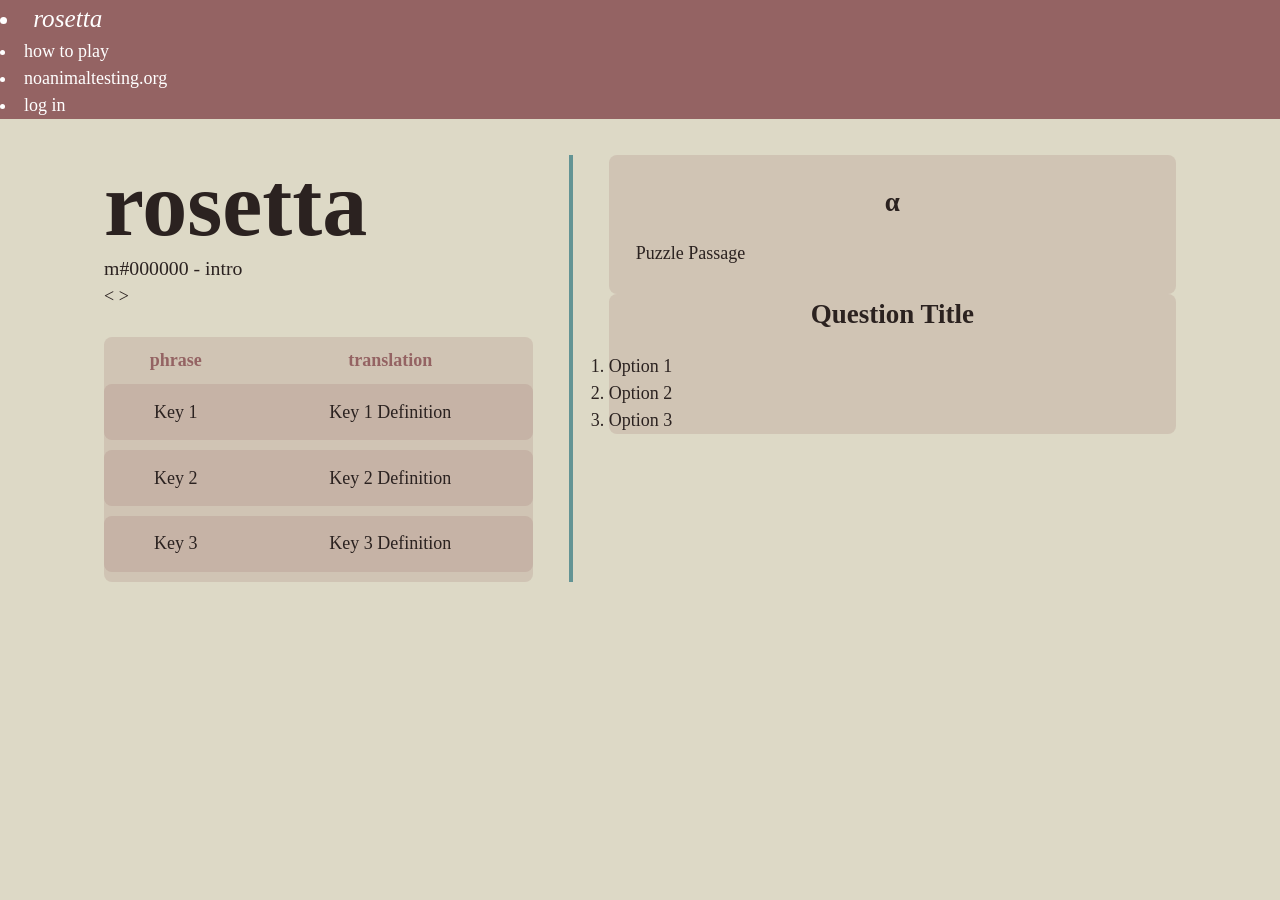
==== index.html @ f06d6eb3 "fix json implementation" ====
<!DOCTYPE html>
<html lang="en">
<head>
    <meta charset="UTF-8">
    <meta name="viewport" content="width=device-width, initial-scale=1.0">
    <link rel="stylesheet" href="styles.css">
    <title>Rosetta - Sound it out</title>
</head>
<body>
<div id="body">
<menu id="nav">
    <li class="title"><em><a href="index.html">rosetta</a></em></li>
    <li><a href="how-to-play.html">how to play</a></li>
    <li><a href="https://noanimaltesting.org">noanimaltesting.org</a></li>
    <li class="login"><a href="login.html">log in</a></li>
</menu>
<div id="main">
    <div class="container">
        <div class="left">
            <div class="title-box">
                <div>
                    <div class="title" class="rounded">
                        <h1 id="g">rosetta</h1>
                        <h2 id="puzzle-id">x#000000 - intro</h2>
                    </div>
                    <div class="arrows">
                        <button id="leftArrow" onclick="leftArrow()">&lt;</button>
                        <button id="rightArrow" onclick="rightArrow()">&gt;</button>
                    </div>
                </div>
            </div>
            <table id="key" class="rounded">
                <tr>
                    <th>phrase</th>
                    <th>translation</th>
                </tr>
            </table>
        </div>
        <div class="divisor"></div>
        <div class="right">
            <div class="passage rounded">
                <h3 id="puzzle-title">title</h3>
                <div id="puzzle-passage">
                    <p>passage</p>
                </div>
            </div>
            <div class="question rounded">
                <h3 id="question-title">Question title goes here?</h3>
                <ol id="question-list"></ol>
            </div>
        </div>
    </div>
</div>
</div>    
</body>
<script type="module" src="script.js"></script>
</html>
---- styles.css ----
:root {
    --main-color: #946363;
    --main-color-transparent: rgb(148 99 99 / 18%);
    --secondary-color: #ddd9c6;
    --tertiary-color: #639494;
    --ink: #2b2220;
    --good: #2f6b4f;
    --bad: #8a3030;
}

* { box-sizing: border-box; margin: 0; padding: 0; }
html { font-size: 18px; }
body {
    font-family: Georgia, 'Times New Roman', serif;
    color: var(--ink);
    background: var(--secondary-color);
    line-height: 1.5;
    min-height: 100vh;
}
a { color: inherit; text-decoration: none; }
a:hover, a:focus-visible { text-decoration: underline; }
:focus-visible { outline: 3px solid var(--tertiary-color); outline-offset: 2px; }
ul { list-style: none; }
button { font: inherit; cursor: pointer; color: inherit; border: 0; background: none; }
button:disabled { opacity: 0.3; cursor: default; }

h1 { font-size: clamp(2.5rem, 8vw, 5rem); line-height: 1.1; }
h2 { font-size: 1.1rem; font-weight: 500; }
h3 { font-size: 1.5rem; text-align: center; margin-bottom: 1rem; }

#nav { background: var(--main-color); color: #fff; }
#nav ul { display: flex; flex-wrap: wrap; align-items: center; gap: 1rem 2.5rem; padding: 1rem 5vw; }
#nav .title { font-size: 1.4rem; margin-right: auto; }

.container { display: flex; gap: 2rem; max-width: 1200px; margin: 0 auto; padding: 2rem 5vw; }
.left { flex: 0 0 40%; }
.right { flex: 1; min-width: 0; }
.divisor { width: 4px; background: var(--tertiary-color); flex-shrink: 0; }
.rounded { background: var(--main-color-transparent); border-radius: 8px; }

.title-box { margin-bottom: 1.5rem; }
.tagline { font-style: italic; margin-bottom: 1rem; }
.daybar { display: flex; align-items: center; gap: 1rem; }
.daybar button { font-size: 2rem; padding: 0 0.6rem; border-radius: 6px; }
.daybar button:hover:not(:disabled) { background: var(--main-color-transparent); }
.intro { margin-bottom: 1rem; text-transform: uppercase; letter-spacing: 0.08em; font-size: 0.8rem; }

table { border-collapse: separate; border-spacing: 0 10px; width: 100%; }
th { color: var(--main-color); text-align: center; }
td { padding: 0.8rem 1rem; text-align: center; background: var(--main-color-transparent); }
td:first-child { border-radius: 8px 0 0 8px; }
td:last-child { border-radius: 0 8px 8px 0; }

.convo { display: flex; flex-direction: column; gap: 0.6rem; }
.bubble { padding: 0.7rem 1rem; border-radius: 14px; max-width: 85%; background: var(--main-color-transparent); }
.bubble.them { align-self: flex-end; background: rgb(99 148 148 / 25%); }

.passage { padding: 1.5rem; }
fieldset { border: 0; }
legend { font-size: 1.15rem; margin-bottom: 1rem; }
.choice {
    display: flex; gap: 0.8rem; align-items: center;
    padding: 0.8rem 1rem; margin-bottom: 0.6rem;
    border: 2px solid transparent; border-radius: 8px;
    background: rgb(255 255 255 / 40%); cursor: pointer;
}
.choice:hover { border-color: var(--tertiary-color); }
.choice:has(input:checked) { border-color: var(--main-color); background: rgb(255 255 255 / 70%); }
fieldset:disabled .choice { cursor: default; }
fieldset:disabled .choice:hover { border-color: transparent; }
fieldset:disabled .choice:has(input:checked) { border-color: var(--good); }
.check {
    margin-top: 0.5rem; padding: 0.6rem 1.4rem; border-radius: 8px;
    background: var(--main-color); color: #fff;
}
.check:hover { filter: brightness(1.1); }

#feedback { margin-top: 1rem; }
#feedback.good, #feedback.bad { padding: 0.9rem 1rem; border-radius: 8px; border-left: 5px solid; background: rgb(255 255 255 / 55%); }
#feedback.good { border-color: var(--good); }
#feedback.bad { border-color: var(--bad); }
.takeaway { margin-top: 0.5rem; font-style: italic; }

.meta { display: flex; flex-wrap: wrap; gap: 1rem; align-items: center; margin-top: 1rem; font-size: 0.9rem; }
.link { text-decoration: underline; color: var(--main-color); }

.how-to-play .container { flex-direction: column; align-items: center; }
.how-to-play .content { max-width: 40rem; }
.how-to-play .content > * { margin-bottom: 1.2rem; }
.how-to-play h2 { font-size: 1.4rem; margin-bottom: 0.3rem; }
.how-to-play .example { margin-bottom: 1.2rem; }

@media (max-width: 800px) {
    .container { flex-direction: column; }
    .left { flex: none; }
    .divisor { width: 100%; height: 4px; }
}

@media (prefers-reduced-motion: no-preference) {
    .choice, .check { transition: border-color 0.15s, background 0.15s, filter 0.15s; }
}
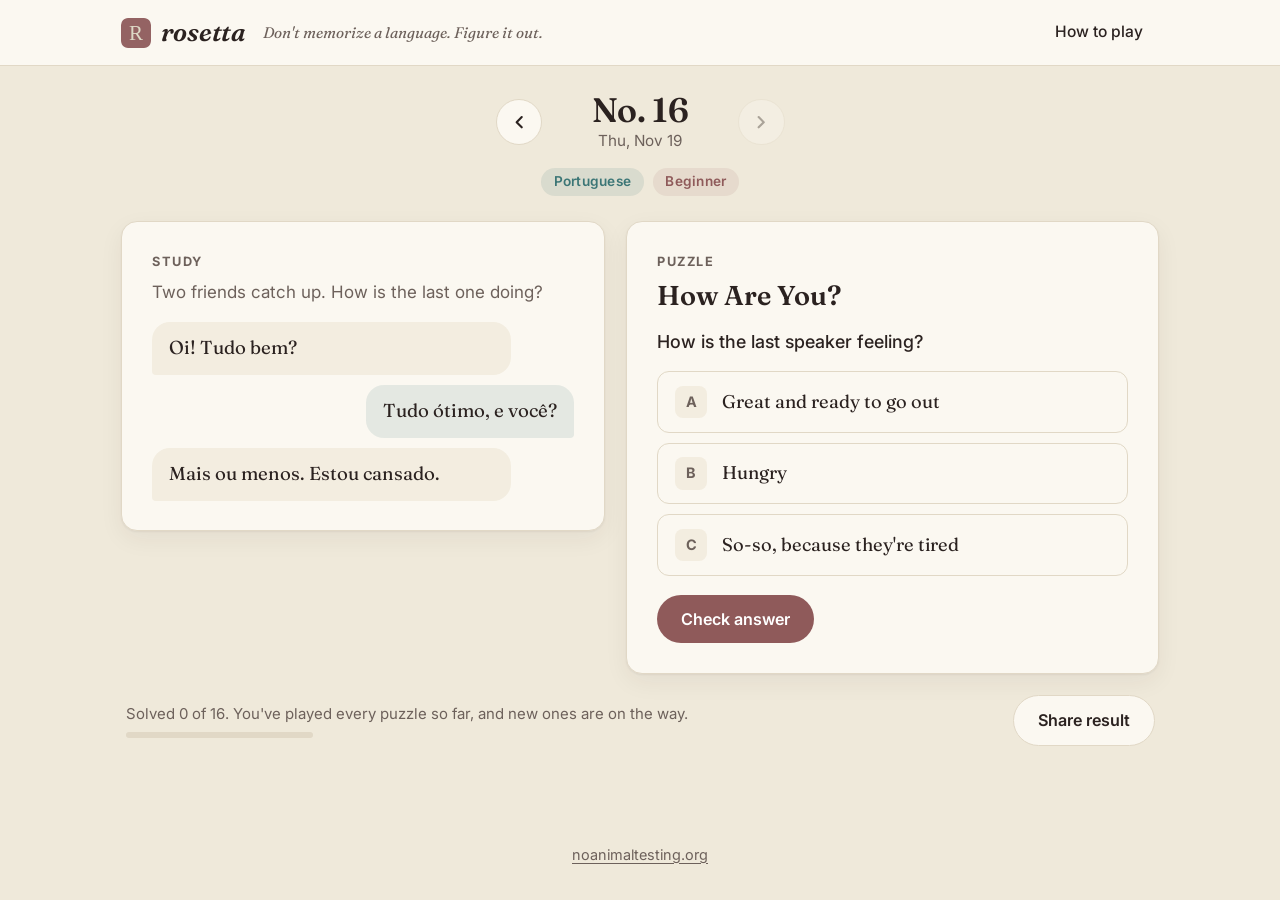
==== commit 0a908141: "Redesign the game and how-to-play pages - New look: Fraunces for headings and foreign phrases, Inter" ====
--- a/index.html
+++ b/index.html
@@ -3,55 +3,75 @@
 <head>
     <meta charset="UTF-8">
     <meta name="viewport" content="width=device-width, initial-scale=1.0">
+    <meta name="description" content="Rosetta: don't memorize a language, figure it out. A daily language puzzle built on deduction and real conversation.">
+    <meta name="theme-color" content="#fbf8f1" media="(prefers-color-scheme: light)">
+    <meta name="theme-color" content="#262120" media="(prefers-color-scheme: dark)">
+    <link rel="icon" href="favicon.svg" type="image/svg+xml">
+    <link rel="preconnect" href="https://fonts.googleapis.com">
+    <link rel="preconnect" href="https://fonts.gstatic.com" crossorigin>
+    <link rel="stylesheet" href="https://fonts.googleapis.com/css2?family=Fraunces:ital,opsz,wght@0,9..144,400..700;1,9..144,400..700&family=Inter:wght@400;500;600;700&display=swap">
     <link rel="stylesheet" href="styles.css">
-    <title>Rosetta - Sound it out</title>
+    <title>Rosetta - Don't memorize a language. Figure it out.</title>
 </head>
 <body>
-<div id="body">
-<menu id="nav">
-    <li class="title"><em><a href="index.html">rosetta</a></em></li>
-    <li><a href="how-to-play.html">how to play</a></li>
-    <li><a href="https://noanimaltesting.org">noanimaltesting.org</a></li>
-    <li class="login"><a href="login.html">log in</a></li>
-</menu>
-<div id="main">
-    <div class="container">
-        <div class="left">
-            <div class="title-box">
-                <div>
-                    <div class="title" class="rounded">
-                        <h1 id="g">rosetta</h1>
-                        <h2 id="puzzle-id">x#000000 - intro</h2>
-                    </div>
-                    <div class="arrows">
-                        <button id="leftArrow" onclick="leftArrow()">&lt;</button>
-                        <button id="rightArrow" onclick="rightArrow()">&gt;</button>
-                    </div>
-                </div>
-            </div>
-            <table id="key" class="rounded">
-                <tr>
-                    <th>phrase</th>
-                    <th>translation</th>
-                </tr>
-            </table>
+<a class="skip" href="#main">Skip to the puzzle</a>
+<header class="site-header">
+    <div class="bar">
+        <a class="brand" href="index.html" aria-label="Rosetta, today's puzzle">
+            <img src="favicon.svg" alt="" width="30" height="30">
+            <span>rosetta</span>
+        </a>
+        <p class="tagline">Don't memorize a language. Figure it out.</p>
+        <nav aria-label="Main">
+            <a href="how-to-play.html">How to play</a>
+        </nav>
+    </div>
+</header>
+<main id="main" class="game">
+    <h1 class="sr-only">Rosetta daily puzzle</h1>
+    <div class="dayline">
+        <button id="prev" type="button" class="icon-btn" aria-label="Previous puzzle">
+            <svg viewBox="0 0 24 24" fill="none" stroke="currentColor" stroke-width="2.5" stroke-linecap="round" stroke-linejoin="round" aria-hidden="true"><path d="M15 18l-6-6 6-6"/></svg>
+        </button>
+        <div class="day-info" aria-live="polite">
+            <p id="day" class="day-no"></p>
+            <p id="date" class="date"></p>
         </div>
-        <div class="divisor"></div>
-        <div class="right">
-            <div class="passage rounded">
-                <h3 id="puzzle-title">title</h3>
-                <div id="puzzle-passage">
-                    <p>passage</p>
-                </div>
-            </div>
-            <div class="question rounded">
-                <h3 id="question-title">Question title goes here?</h3>
-                <ol id="question-list"></ol>
-            </div>
+        <button id="next" type="button" class="icon-btn" aria-label="Next puzzle">
+            <svg viewBox="0 0 24 24" fill="none" stroke="currentColor" stroke-width="2.5" stroke-linecap="round" stroke-linejoin="round" aria-hidden="true"><path d="M9 18l6-6-6-6"/></svg>
+        </button>
+    </div>
+    <div class="chips">
+        <span id="language" class="chip"></span>
+        <span id="level" class="chip level"></span>
+    </div>
+    <div class="board">
+        <section class="card" aria-labelledby="study-heading">
+            <h2 id="study-heading" class="eyebrow">Study</h2>
+            <p id="intro" class="intro"></p>
+            <div id="study"></div>
+        </section>
+        <section class="card quiz-card" aria-labelledby="puzzle-title">
+            <h2 class="eyebrow">Puzzle</h2>
+            <h3 id="puzzle-title"></h3>
+            <form id="quiz"></form>
+            <div id="feedback" aria-live="polite"></div>
+        </section>
+    </div>
+    <div class="meta">
+        <div class="progress">
+            <span id="history"></span>
+            <span class="track" aria-hidden="true"><span id="history-fill" class="fill"></span></span>
         </div>
+        <button id="share" type="button" class="btn btn-ghost">Share result</button>
     </div>
-</div>
-</div>    
+    <noscript><p class="card">Rosetta needs JavaScript to run the puzzles.</p></noscript>
+</main>
+<footer class="site-footer">
+    <a href="https://noanimaltesting.org">noanimaltesting.org</a>
+</footer>
+<p id="toast" class="toast" role="status" aria-live="polite"></p>
+<script src="puzzles.js"></script>
+<script src="script.js"></script>
 </body>
-<script type="module" src="script.js"></script>
-</html>+</html>
--- a/styles.css
+++ b/styles.css
@@ -1,101 +1,290 @@
 :root {
-    --main-color: #946363;
-    --main-color-transparent: rgb(148 99 99 / 18%);
-    --secondary-color: #ddd9c6;
-    --tertiary-color: #639494;
+    --bg: #efe9da;
+    --surface: #fbf8f1;
+    --surface-2: #f3ede0;
+    --line: #e1d8c6;
     --ink: #2b2220;
-    --good: #2f6b4f;
-    --bad: #8a3030;
-}
-
+    --muted: #6d615b;
+    --primary: #8f5a5a;
+    --primary-ink: #fff;
+    --primary-tint: rgb(143 90 90 / 10%);
+    --accent: #3c7676;
+    --accent-tint: rgb(60 118 118 / 12%);
+    --good: #2d6a4d;
+    --good-bg: #e2eee6;
+    --bad: #9a3a3a;
+    --bad-bg: #f6e3df;
+    --shadow: 0 1px 2px rgb(43 34 32 / 6%), 0 8px 24px rgb(43 34 32 / 6%);
+    --radius: 16px;
+    --serif: "Fraunces", Georgia, "Times New Roman", serif;
+    --sans: "Inter", system-ui, -apple-system, "Segoe UI", sans-serif;
+    color-scheme: light;
+}
+
+@media (prefers-color-scheme: dark) {
+    :root {
+        --bg: #1c1817;
+        --surface: #262120;
+        --surface-2: #2f2927;
+        --line: #3c3432;
+        --ink: #f1ebe3;
+        --muted: #b3a79f;
+        --primary: #d09a9a;
+        --primary-ink: #1c1817;
+        --primary-tint: rgb(208 154 154 / 14%);
+        --accent: #86c0c0;
+        --accent-tint: rgb(134 192 192 / 14%);
+        --good: #86cba5;
+        --good-bg: rgb(134 203 165 / 13%);
+        --bad: #eba198;
+        --bad-bg: rgb(235 161 152 / 13%);
+        --shadow: 0 1px 2px rgb(0 0 0 / 30%), 0 8px 24px rgb(0 0 0 / 25%);
+        color-scheme: dark;
+    }
+}
+
+/* Base */
 * { box-sizing: border-box; margin: 0; padding: 0; }
-html { font-size: 18px; }
+html { font-size: 17px; -webkit-text-size-adjust: 100%; }
 body {
-    font-family: Georgia, 'Times New Roman', serif;
+    font-family: var(--sans);
     color: var(--ink);
-    background: var(--secondary-color);
-    line-height: 1.5;
+    background: var(--bg);
+    line-height: 1.55;
     min-height: 100vh;
-}
-a { color: inherit; text-decoration: none; }
-a:hover, a:focus-visible { text-decoration: underline; }
-:focus-visible { outline: 3px solid var(--tertiary-color); outline-offset: 2px; }
-ul { list-style: none; }
-button { font: inherit; cursor: pointer; color: inherit; border: 0; background: none; }
-button:disabled { opacity: 0.3; cursor: default; }
-
-h1 { font-size: clamp(2.5rem, 8vw, 5rem); line-height: 1.1; }
-h2 { font-size: 1.1rem; font-weight: 500; }
-h3 { font-size: 1.5rem; text-align: center; margin-bottom: 1rem; }
-
-#nav { background: var(--main-color); color: #fff; }
-#nav ul { display: flex; flex-wrap: wrap; align-items: center; gap: 1rem 2.5rem; padding: 1rem 5vw; }
-#nav .title { font-size: 1.4rem; margin-right: auto; }
-
-.container { display: flex; gap: 2rem; max-width: 1200px; margin: 0 auto; padding: 2rem 5vw; }
-.left { flex: 0 0 40%; }
-.right { flex: 1; min-width: 0; }
-.divisor { width: 4px; background: var(--tertiary-color); flex-shrink: 0; }
-.rounded { background: var(--main-color-transparent); border-radius: 8px; }
-
-.title-box { margin-bottom: 1.5rem; }
-.tagline { font-style: italic; margin-bottom: 1rem; }
-.daybar { display: flex; align-items: center; gap: 1rem; }
-.daybar button { font-size: 2rem; padding: 0 0.6rem; border-radius: 6px; }
-.daybar button:hover:not(:disabled) { background: var(--main-color-transparent); }
-.intro { margin-bottom: 1rem; text-transform: uppercase; letter-spacing: 0.08em; font-size: 0.8rem; }
-
-table { border-collapse: separate; border-spacing: 0 10px; width: 100%; }
-th { color: var(--main-color); text-align: center; }
-td { padding: 0.8rem 1rem; text-align: center; background: var(--main-color-transparent); }
-td:first-child { border-radius: 8px 0 0 8px; }
-td:last-child { border-radius: 0 8px 8px 0; }
+    display: flex;
+    flex-direction: column;
+}
+a { color: inherit; }
+button { font: inherit; color: inherit; cursor: pointer; border: 0; background: none; }
+button:disabled { cursor: default; }
+:focus-visible { outline: 3px solid var(--accent); outline-offset: 2px; border-radius: 6px; }
+ul, ol { list-style: none; }
+[hidden] { display: none !important; }
+
+.sr-only {
+    position: absolute; width: 1px; height: 1px; overflow: hidden;
+    clip: rect(0 0 0 0); clip-path: inset(50%); white-space: nowrap;
+}
+.skip {
+    position: absolute; left: 1rem; top: -3rem; z-index: 10;
+    padding: 0.5rem 1rem; border-radius: 8px;
+    background: var(--ink); color: var(--bg); text-decoration: none;
+}
+.skip:focus { top: 1rem; }
+
+/* Header and footer */
+.site-header { background: var(--surface); border-bottom: 1px solid var(--line); }
+.site-header .bar {
+    display: flex; align-items: center; gap: 1rem;
+    max-width: 1080px; margin: 0 auto; padding: 0.75rem 1.25rem;
+}
+.brand { display: flex; align-items: center; gap: 0.55rem; text-decoration: none; }
+.brand img { display: block; border-radius: 7px; }
+.brand span { font-family: var(--serif); font-style: italic; font-size: 1.5rem; font-weight: 600; letter-spacing: -0.01em; }
+.tagline { color: var(--muted); font-size: 0.9rem; font-family: var(--serif); font-style: italic; }
+.site-header nav { margin-left: auto; }
+.site-header nav a {
+    display: inline-block; padding: 0.4rem 0.9rem; border-radius: 999px;
+    font-size: 0.92rem; font-weight: 500; text-decoration: none;
+}
+.site-header nav a:hover { background: var(--primary-tint); }
+.site-header nav a[aria-current="page"] { background: var(--primary-tint); color: var(--primary); }
+
+.site-footer {
+    margin-top: auto; padding: 2rem 1.25rem; text-align: center;
+    color: var(--muted); font-size: 0.85rem;
+}
+.site-footer a { text-underline-offset: 3px; }
+
+/* Buttons */
+.btn {
+    display: inline-flex; align-items: center; justify-content: center; gap: 0.5rem;
+    padding: 0.7rem 1.4rem; border-radius: 999px;
+    font-weight: 600; font-size: 0.95rem; text-decoration: none;
+}
+.btn-primary { background: var(--primary); color: var(--primary-ink); }
+.btn-primary:hover { filter: brightness(1.08); }
+.btn-ghost { border: 1.5px solid var(--line); background: var(--surface); }
+.btn-ghost:hover { border-color: var(--primary); color: var(--primary); }
+.icon-btn {
+    display: grid; place-items: center; width: 2.75rem; height: 2.75rem;
+    border-radius: 50%; border: 1.5px solid var(--line); background: var(--surface);
+}
+.icon-btn:hover:not(:disabled) { border-color: var(--primary); color: var(--primary); }
+.icon-btn:disabled { opacity: 0.35; }
+.icon-btn svg { width: 1.2rem; height: 1.2rem; }
+
+/* Game layout */
+.game { width: 100%; max-width: 1080px; margin: 0 auto; padding: 1.5rem 1.25rem 0; }
+.dayline { display: flex; align-items: center; justify-content: center; gap: 1.25rem; }
+.day-info { text-align: center; min-width: 9rem; }
+.day-no { font-family: var(--serif); font-size: 2rem; font-weight: 600; line-height: 1.1; letter-spacing: -0.01em; }
+.date { color: var(--muted); font-size: 0.9rem; }
+.chips { display: flex; justify-content: center; gap: 0.5rem; margin: 0.9rem 0 1.5rem; }
+.chip {
+    padding: 0.2rem 0.75rem; border-radius: 999px;
+    font-size: 0.8rem; font-weight: 600; letter-spacing: 0.02em;
+    background: var(--accent-tint); color: var(--accent);
+}
+.chip.level { background: var(--primary-tint); color: var(--primary); }
+
+.board { display: grid; gap: 1.25rem; }
+.card {
+    background: var(--surface); border: 1px solid var(--line);
+    border-radius: var(--radius); box-shadow: var(--shadow);
+    padding: 1.5rem;
+}
+.eyebrow {
+    font-family: var(--sans); font-size: 0.75rem; font-weight: 700;
+    letter-spacing: 0.12em; text-transform: uppercase; color: var(--muted);
+    margin-bottom: 0.4rem;
+}
+.intro { color: var(--muted); margin-bottom: 1rem; }
+.quiz-card h3 { font-family: var(--serif); font-size: 1.6rem; font-weight: 600; line-height: 1.2; margin-bottom: 1rem; }
+
+/* Study material */
+.phrases { width: 100%; border-collapse: separate; border-spacing: 0 0.5rem; margin-top: -0.5rem; }
+.phrases th {
+    text-align: left; padding: 0 1rem; font-size: 0.72rem; font-weight: 700;
+    letter-spacing: 0.1em; text-transform: uppercase; color: var(--muted);
+}
+.phrases td { padding: 0.8rem 1rem; background: var(--surface-2); vertical-align: top; }
+.phrases td:first-child { border-radius: 10px 0 0 10px; font-family: var(--serif); font-size: 1.1rem; font-weight: 500; }
+.phrases td:last-child { border-radius: 0 10px 10px 0; color: var(--muted); }
 
 .convo { display: flex; flex-direction: column; gap: 0.6rem; }
-.bubble { padding: 0.7rem 1rem; border-radius: 14px; max-width: 85%; background: var(--main-color-transparent); }
-.bubble.them { align-self: flex-end; background: rgb(99 148 148 / 25%); }
-
-.passage { padding: 1.5rem; }
+.bubble {
+    max-width: 85%; padding: 0.7rem 1rem;
+    font-family: var(--serif); font-size: 1.1rem;
+    background: var(--surface-2); border-radius: 18px 18px 18px 4px;
+}
+.bubble.them { align-self: flex-end; background: var(--accent-tint); border-radius: 18px 18px 4px 18px; }
+
+/* Choices */
 fieldset { border: 0; }
-legend { font-size: 1.15rem; margin-bottom: 1rem; }
+legend { font-size: 1.05rem; font-weight: 500; margin-bottom: 0.9rem; }
+.choices { display: grid; gap: 0.6rem; }
 .choice {
-    display: flex; gap: 0.8rem; align-items: center;
-    padding: 0.8rem 1rem; margin-bottom: 0.6rem;
-    border: 2px solid transparent; border-radius: 8px;
-    background: rgb(255 255 255 / 40%); cursor: pointer;
-}
-.choice:hover { border-color: var(--tertiary-color); }
-.choice:has(input:checked) { border-color: var(--main-color); background: rgb(255 255 255 / 70%); }
+    display: grid; grid-template-columns: auto 1fr auto; align-items: center; gap: 0.85rem;
+    padding: 0.8rem 1rem; border-radius: 12px;
+    border: 1.5px solid var(--line); background: var(--surface);
+    cursor: pointer;
+}
+.choice .key {
+    display: grid; place-items: center; width: 1.9rem; height: 1.9rem; border-radius: 8px;
+    font-size: 0.85rem; font-weight: 700; background: var(--surface-2); color: var(--muted);
+}
+.choice .text { font-family: var(--serif); font-size: 1.08rem; }
+.choice .mark { font-weight: 700; font-size: 1.1rem; width: 1.2rem; text-align: center; }
+.choice:hover { border-color: var(--primary); }
+.choice:has(input:focus-visible) { outline: 3px solid var(--accent); outline-offset: 2px; }
+.choice:not(.is-correct):has(input:checked) { border-color: var(--primary); background: var(--primary-tint); }
+.choice:not(.is-correct):has(input:checked) .key { background: var(--primary); color: var(--primary-ink); }
+.choice.is-wrong { border-color: transparent; background: var(--bad-bg); cursor: default; }
+.choice.is-wrong .text { color: var(--muted); }
+.choice.is-wrong .key { background: transparent; color: var(--bad); }
+.choice.is-wrong .mark { color: var(--bad); }
+.choice.is-correct { border-color: var(--good); background: var(--good-bg); cursor: default; }
+.choice.is-correct .key { background: var(--good); color: var(--surface); }
+.choice.is-correct .mark { color: var(--good); }
+fieldset:disabled .choice:not(.is-correct) { opacity: 0.6; }
 fieldset:disabled .choice { cursor: default; }
-fieldset:disabled .choice:hover { border-color: transparent; }
-fieldset:disabled .choice:has(input:checked) { border-color: var(--good); }
-.check {
-    margin-top: 0.5rem; padding: 0.6rem 1.4rem; border-radius: 8px;
-    background: var(--main-color); color: #fff;
-}
-.check:hover { filter: brightness(1.1); }
-
-#feedback { margin-top: 1rem; }
-#feedback.good, #feedback.bad { padding: 0.9rem 1rem; border-radius: 8px; border-left: 5px solid; background: rgb(255 255 255 / 55%); }
-#feedback.good { border-color: var(--good); }
-#feedback.bad { border-color: var(--bad); }
-.takeaway { margin-top: 0.5rem; font-style: italic; }
-
-.meta { display: flex; flex-wrap: wrap; gap: 1rem; align-items: center; margin-top: 1rem; font-size: 0.9rem; }
-.link { text-decoration: underline; color: var(--main-color); }
-
-.how-to-play .container { flex-direction: column; align-items: center; }
-.how-to-play .content { max-width: 40rem; }
-.how-to-play .content > * { margin-bottom: 1.2rem; }
-.how-to-play h2 { font-size: 1.4rem; margin-bottom: 0.3rem; }
-.how-to-play .example { margin-bottom: 1.2rem; }
-
-@media (max-width: 800px) {
-    .container { flex-direction: column; }
-    .left { flex: none; }
-    .divisor { width: 100%; height: 4px; }
+fieldset:disabled .choice:hover:not(.is-correct) { border-color: var(--line); }
+
+.check { margin-top: 1.1rem; }
+
+/* Feedback */
+#feedback:empty { display: none; }
+#feedback { margin-top: 1.1rem; }
+.feedback {
+    display: grid; grid-template-columns: auto 1fr; gap: 0.8rem;
+    padding: 1rem 1.1rem; border-radius: 12px;
+}
+.feedback.good { background: var(--good-bg); }
+.feedback.bad { background: var(--bad-bg); }
+.feedback.hint { background: var(--surface-2); }
+.fb-icon {
+    display: grid; place-items: center; width: 1.7rem; height: 1.7rem; border-radius: 50%;
+    font-weight: 700; color: var(--surface);
+}
+.good .fb-icon { background: var(--good); }
+.bad .fb-icon { background: var(--bad); }
+.hint .fb-icon { background: var(--muted); }
+.feedback strong { display: block; }
+.good strong { color: var(--good); }
+.bad strong { color: var(--bad); }
+.takeaway { margin-top: 0.5rem; font-family: var(--serif); font-style: italic; }
+.result { display: flex; align-items: center; gap: 0.6rem; margin-top: 0.8rem; font-size: 0.9rem; font-weight: 600; }
+.dots { display: flex; gap: 0.3rem; }
+.dot { width: 0.85rem; height: 0.85rem; border-radius: 3px; background: var(--bad); }
+.dot.hit { background: var(--good); }
+
+/* Progress and sharing */
+.meta {
+    display: flex; flex-wrap: wrap; align-items: center; justify-content: space-between; gap: 1rem;
+    margin-top: 1.25rem; padding: 0 0.25rem;
+}
+.progress { display: grid; gap: 0.35rem; font-size: 0.88rem; color: var(--muted); }
+.progress .track { width: 11rem; height: 6px; border-radius: 999px; background: var(--line); overflow: hidden; }
+.progress .fill { display: block; height: 100%; width: 0; border-radius: inherit; background: var(--good); }
+
+.toast {
+    position: fixed; left: 50%; bottom: 1.5rem; transform: translate(-50%, 1rem);
+    padding: 0.6rem 1.1rem; border-radius: 999px;
+    background: var(--ink); color: var(--bg); font-size: 0.9rem; font-weight: 500;
+    opacity: 0; pointer-events: none;
+}
+.toast.show { opacity: 1; transform: translate(-50%, 0); }
+
+/* How to play */
+.page { width: 100%; max-width: 44rem; margin: 0 auto; padding: 2.5rem 1.25rem 0; }
+.page h1 { font-family: var(--serif); font-size: clamp(2.2rem, 7vw, 3rem); font-weight: 600; line-height: 1.1; letter-spacing: -0.015em; }
+.page .lede { margin: 0.8rem 0 2rem; font-size: 1.1rem; color: var(--muted); }
+.steps { display: grid; gap: 1rem; counter-reset: step; }
+.card.step { position: relative; padding-left: 4.25rem; }
+.step::before {
+    counter-increment: step; content: counter(step);
+    position: absolute; left: 1.5rem; top: 1.45rem;
+    display: grid; place-items: center; width: 1.9rem; height: 1.9rem; border-radius: 50%;
+    background: var(--primary); color: var(--primary-ink); font-weight: 700; font-size: 0.9rem;
+}
+.step h2 { font-family: var(--serif); font-size: 1.3rem; font-weight: 600; margin-bottom: 0.25rem; }
+.step .phrases { margin-top: 0.5rem; }
+.page .cta { margin-top: 2rem; text-align: center; }
+
+/* Wide screens: study and puzzle side by side */
+@media (min-width: 880px) {
+    .board { grid-template-columns: minmax(0, 1fr) minmax(0, 1.1fr); align-items: start; }
+    .card { padding: 1.75rem; }
+}
+
+@media (max-width: 640px) {
+    html { font-size: 16px; }
+    .tagline { display: none; }
+    .game { padding-top: 1rem; }
+    .card { padding: 1.15rem; }
+    .chips { margin: 0.7rem 0 1rem; }
+    .check { width: 100%; }
+    .meta { flex-direction: column; align-items: stretch; }
+    .progress .track { width: 100%; }
+    .phrases td { padding: 0.7rem 0.8rem; }
+    .phrases th { padding: 0 0.8rem; }
+    /* The number sits beside the heading so step content, like the example table, gets the full card width. */
+    .card.step { padding-left: 1.15rem; }
+    .step::before { position: static; float: left; margin-right: 0.6rem; }
+    .step h2 { line-height: 1.9rem; }
+    .step > :not(h2) { clear: left; }
 }
 
 @media (prefers-reduced-motion: no-preference) {
-    .choice, .check { transition: border-color 0.15s, background 0.15s, filter 0.15s; }
-}
+    .choice, .btn, .icon-btn, .site-header nav a { transition: border-color 0.15s, background-color 0.15s, color 0.15s, filter 0.15s, opacity 0.15s; }
+    .toast { transition: opacity 0.2s, transform 0.2s; }
+    .progress .fill { transition: width 0.4s ease; }
+    .feedback.enter { animation: rise 0.25s ease-out; }
+    .choice.just-wrong { animation: shake 0.35s; }
+    .choice.just-correct { animation: pop 0.3s ease-out; }
+    @keyframes rise { from { opacity: 0; transform: translateY(6px); } }
+    @keyframes shake { 25% { transform: translateX(-5px); } 50% { transform: translateX(4px); } 75% { transform: translateX(-2px); } }
+    @keyframes pop { 50% { transform: scale(1.02); } }
+}
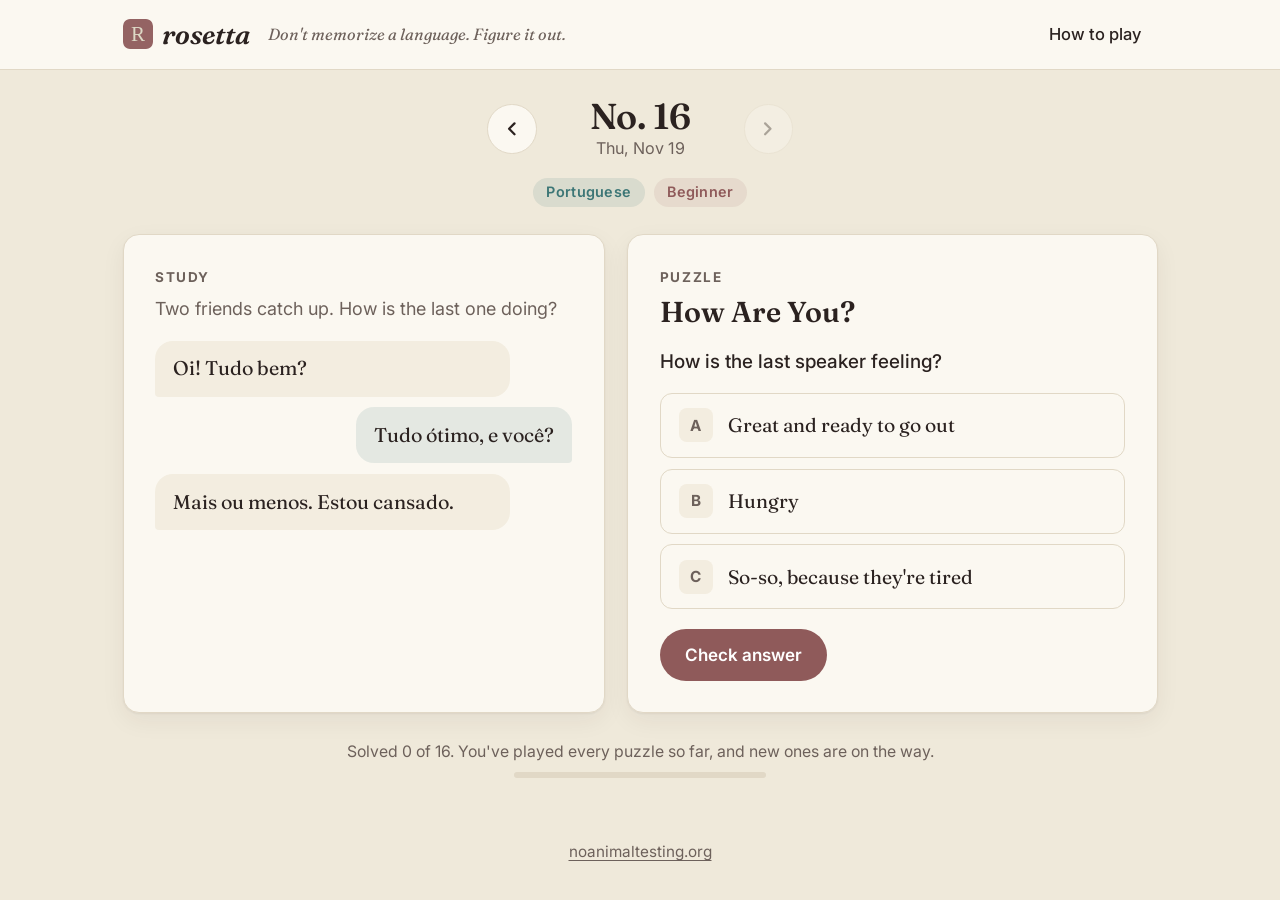
==== commit b055a61b: "Polish the game UI: phrase cards, result sharing, countdown, run counter - Study phrases are stacked" ====
--- a/index.html
+++ b/index.html
@@ -10,7 +10,7 @@
     <link rel="preconnect" href="https://fonts.googleapis.com">
     <link rel="preconnect" href="https://fonts.gstatic.com" crossorigin>
     <link rel="stylesheet" href="https://fonts.googleapis.com/css2?family=Fraunces:ital,opsz,wght@0,9..144,400..700;1,9..144,400..700&family=Inter:wght@400;500;600;700&display=swap">
-    <link rel="stylesheet" href="styles.css">
+    <link rel="stylesheet" href="styles.css?v=3">
     <title>Rosetta - Don't memorize a language. Figure it out.</title>
 </head>
 <body>
@@ -36,6 +36,7 @@
         <div class="day-info" aria-live="polite">
             <p id="day" class="day-no"></p>
             <p id="date" class="date"></p>
+            <button id="to-latest" type="button" class="link-btn" hidden>Go to the latest puzzle</button>
         </div>
         <button id="next" type="button" class="icon-btn" aria-label="Next puzzle">
             <svg viewBox="0 0 24 24" fill="none" stroke="currentColor" stroke-width="2.5" stroke-linecap="round" stroke-linejoin="round" aria-hidden="true"><path d="M9 18l6-6-6-6"/></svg>
@@ -63,7 +64,6 @@
             <span id="history"></span>
             <span class="track" aria-hidden="true"><span id="history-fill" class="fill"></span></span>
         </div>
-        <button id="share" type="button" class="btn btn-ghost">Share result</button>
     </div>
     <noscript><p class="card">Rosetta needs JavaScript to run the puzzles.</p></noscript>
 </main>
@@ -71,7 +71,8 @@
     <a href="https://noanimaltesting.org">noanimaltesting.org</a>
 </footer>
 <p id="toast" class="toast" role="status" aria-live="polite"></p>
-<script src="puzzles.js"></script>
-<script src="script.js"></script>
+<!-- Bump ?v= here and on both pages' styles.css links whenever an asset changes, so browsers never pair a new page with a cached old script. -->
+<script src="puzzles.js?v=3"></script>
+<script src="script.js?v=3"></script>
 </body>
 </html>
--- a/styles.css
+++ b/styles.css
@@ -144,14 +144,10 @@
 .quiz-card h3 { font-family: var(--serif); font-size: 1.6rem; font-weight: 600; line-height: 1.2; margin-bottom: 1rem; }
 
 /* Study material */
-.phrases { width: 100%; border-collapse: separate; border-spacing: 0 0.5rem; margin-top: -0.5rem; }
-.phrases th {
-    text-align: left; padding: 0 1rem; font-size: 0.72rem; font-weight: 700;
-    letter-spacing: 0.1em; text-transform: uppercase; color: var(--muted);
-}
-.phrases td { padding: 0.8rem 1rem; background: var(--surface-2); vertical-align: top; }
-.phrases td:first-child { border-radius: 10px 0 0 10px; font-family: var(--serif); font-size: 1.1rem; font-weight: 500; }
-.phrases td:last-child { border-radius: 0 10px 10px 0; color: var(--muted); }
+.phrases { display: grid; gap: 0.55rem; }
+.phrases li { padding: 0.8rem 1rem; border-radius: 12px; background: var(--surface-2); border-left: 3px solid var(--accent); }
+.phrase { display: block; font-family: var(--serif); font-size: 1.22rem; font-weight: 500; line-height: 1.35; }
+.gloss { display: block; margin-top: 0.15rem; color: var(--muted); font-size: 0.92rem; }
 
 .convo { display: flex; flex-direction: column; gap: 0.6rem; }
 .bubble {
@@ -215,18 +211,27 @@
 .good strong { color: var(--good); }
 .bad strong { color: var(--bad); }
 .takeaway { margin-top: 0.5rem; font-family: var(--serif); font-style: italic; }
-.result { display: flex; align-items: center; gap: 0.6rem; margin-top: 0.8rem; font-size: 0.9rem; font-weight: 600; }
+.result {
+    display: flex; flex-wrap: wrap; align-items: center; gap: 0.6rem;
+    margin-top: 0.9rem; padding-top: 0.9rem; border-top: 1px solid rgb(127 127 127 / 20%);
+    font-size: 0.9rem; font-weight: 600;
+}
+.result .share { margin-left: auto; }
+.btn-small { padding: 0.4rem 1.1rem; font-size: 0.88rem; }
+.next-puzzle { margin-top: 0.6rem; color: var(--muted); font-size: 0.88rem; }
+.link-btn {
+    color: var(--accent); font-size: 0.88rem; font-weight: 500;
+    text-decoration: underline; text-underline-offset: 3px;
+}
+.link-btn:hover { color: var(--primary); }
 .dots { display: flex; gap: 0.3rem; }
 .dot { width: 0.85rem; height: 0.85rem; border-radius: 3px; background: var(--bad); }
 .dot.hit { background: var(--good); }
 
 /* Progress and sharing */
-.meta {
-    display: flex; flex-wrap: wrap; align-items: center; justify-content: space-between; gap: 1rem;
-    margin-top: 1.25rem; padding: 0 0.25rem;
-}
-.progress { display: grid; gap: 0.35rem; font-size: 0.88rem; color: var(--muted); }
-.progress .track { width: 11rem; height: 6px; border-radius: 999px; background: var(--line); overflow: hidden; }
+.meta { display: flex; justify-content: center; margin-top: 1.5rem; }
+.progress { display: grid; justify-items: center; gap: 0.4rem; font-size: 0.88rem; color: var(--muted); text-align: center; }
+.progress .track { width: 14rem; max-width: 100%; height: 6px; border-radius: 999px; background: var(--line); overflow: hidden; }
 .progress .fill { display: block; height: 100%; width: 0; border-radius: inherit; background: var(--good); }
 
 .toast {
@@ -255,7 +260,8 @@
 
 /* Wide screens: study and puzzle side by side */
 @media (min-width: 880px) {
-    .board { grid-template-columns: minmax(0, 1fr) minmax(0, 1.1fr); align-items: start; }
+    html { font-size: 18px; }
+    .board { grid-template-columns: minmax(0, 1fr) minmax(0, 1.1fr); }
     .card { padding: 1.75rem; }
 }
 
@@ -266,10 +272,6 @@
     .card { padding: 1.15rem; }
     .chips { margin: 0.7rem 0 1rem; }
     .check { width: 100%; }
-    .meta { flex-direction: column; align-items: stretch; }
-    .progress .track { width: 100%; }
-    .phrases td { padding: 0.7rem 0.8rem; }
-    .phrases th { padding: 0 0.8rem; }
     /* The number sits beside the heading so step content, like the example table, gets the full card width. */
     .card.step { padding-left: 1.15rem; }
     .step::before { position: static; float: left; margin-right: 0.6rem; }
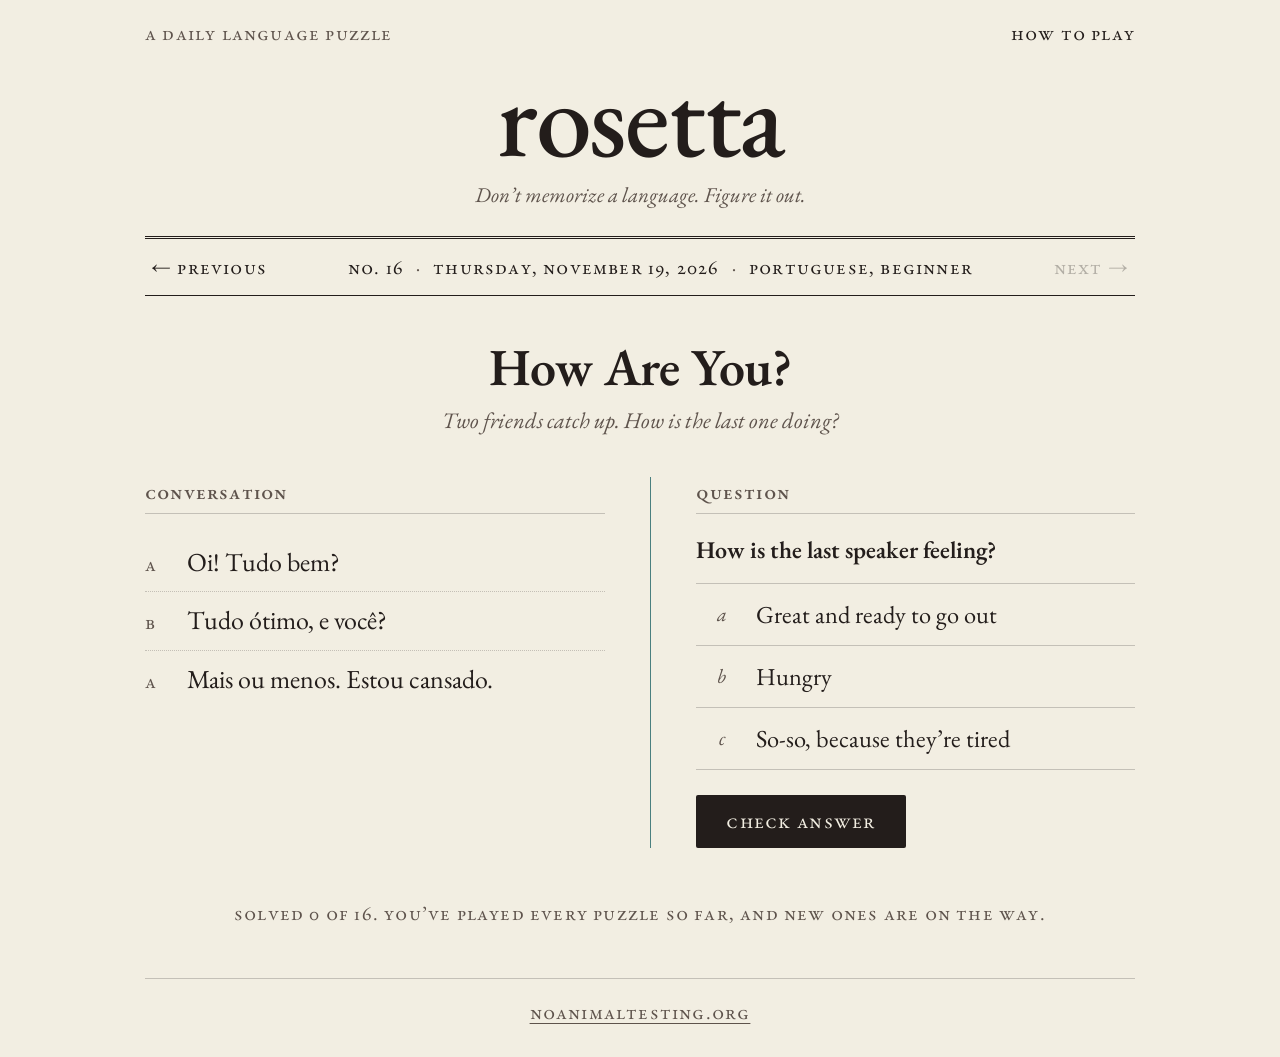
==== commit 2663a2b7: "Set the game as a printed puzzle page Replace the generic app styling (rounded cards, shadows, pill " ====
--- a/index.html
+++ b/index.html
@@ -4,75 +4,62 @@
     <meta charset="UTF-8">
     <meta name="viewport" content="width=device-width, initial-scale=1.0">
     <meta name="description" content="Rosetta: don't memorize a language, figure it out. A daily language puzzle built on deduction and real conversation.">
-    <meta name="theme-color" content="#fbf8f1" media="(prefers-color-scheme: light)">
-    <meta name="theme-color" content="#262120" media="(prefers-color-scheme: dark)">
+    <meta name="theme-color" content="#f2eee2" media="(prefers-color-scheme: light)">
+    <meta name="theme-color" content="#1b1816" media="(prefers-color-scheme: dark)">
     <link rel="icon" href="favicon.svg" type="image/svg+xml">
     <link rel="preconnect" href="https://fonts.googleapis.com">
     <link rel="preconnect" href="https://fonts.gstatic.com" crossorigin>
-    <link rel="stylesheet" href="https://fonts.googleapis.com/css2?family=Fraunces:ital,opsz,wght@0,9..144,400..700;1,9..144,400..700&family=Inter:wght@400;500;600;700&display=swap">
-    <link rel="stylesheet" href="styles.css?v=3">
+    <link rel="stylesheet" href="https://fonts.googleapis.com/css2?family=EB+Garamond:ital,wght@0,400..700;1,400..700&display=swap">
+    <link rel="stylesheet" href="styles.css?v=8">
     <title>Rosetta - Don't memorize a language. Figure it out.</title>
 </head>
 <body>
 <a class="skip" href="#main">Skip to the puzzle</a>
-<header class="site-header">
-    <div class="bar">
-        <a class="brand" href="index.html" aria-label="Rosetta, today's puzzle">
-            <img src="favicon.svg" alt="" width="30" height="30">
-            <span>rosetta</span>
-        </a>
-        <p class="tagline">Don't memorize a language. Figure it out.</p>
-        <nav aria-label="Main">
-            <a href="how-to-play.html">How to play</a>
-        </nav>
-    </div>
+<div class="wrap topbar">
+    <span class="descriptor sc">A daily language puzzle</span>
+    <nav aria-label="Main"><a class="sc" href="how-to-play.html">How to play</a></nav>
+</div>
+<header class="wrap masthead">
+    <a class="wordmark" href="index.html" aria-label="Rosetta, today's puzzle">rosetta</a>
+    <p class="tagline">Don’t memorize a language. Figure it out.</p>
 </header>
-<main id="main" class="game">
-    <h1 class="sr-only">Rosetta daily puzzle</h1>
-    <div class="dayline">
-        <button id="prev" type="button" class="icon-btn" aria-label="Previous puzzle">
-            <svg viewBox="0 0 24 24" fill="none" stroke="currentColor" stroke-width="2.5" stroke-linecap="round" stroke-linejoin="round" aria-hidden="true"><path d="M15 18l-6-6 6-6"/></svg>
-        </button>
-        <div class="day-info" aria-live="polite">
-            <p id="day" class="day-no"></p>
-            <p id="date" class="date"></p>
+<main id="main" class="wrap">
+    <div class="dateline">
+        <button id="prev" type="button" class="nav-btn sc" aria-label="Previous puzzle"><span aria-hidden="true">&larr;</span><span class="word"> Previous</span></button>
+        <div class="dateline-center sc" aria-live="polite">
+            <span id="day"></span>
+            <span class="sep" aria-hidden="true">&middot;</span>
+            <span id="date"></span>
+            <span class="sep" aria-hidden="true">&middot;</span>
+            <span id="language"></span>
             <button id="to-latest" type="button" class="link-btn" hidden>Go to the latest puzzle</button>
         </div>
-        <button id="next" type="button" class="icon-btn" aria-label="Next puzzle">
-            <svg viewBox="0 0 24 24" fill="none" stroke="currentColor" stroke-width="2.5" stroke-linecap="round" stroke-linejoin="round" aria-hidden="true"><path d="M9 18l6-6-6-6"/></svg>
-        </button>
+        <button id="next" type="button" class="nav-btn sc" aria-label="Next puzzle"><span class="word">Next </span><span aria-hidden="true">&rarr;</span></button>
     </div>
-    <div class="chips">
-        <span id="language" class="chip"></span>
-        <span id="level" class="chip level"></span>
+    <div class="headline">
+        <h1 id="puzzle-title"></h1>
+        <p id="intro" class="dek"></p>
     </div>
     <div class="board">
-        <section class="card" aria-labelledby="study-heading">
-            <h2 id="study-heading" class="eyebrow">Study</h2>
-            <p id="intro" class="intro"></p>
+        <section aria-labelledby="study-heading">
+            <h2 id="study-heading" class="label sc"></h2>
             <div id="study"></div>
         </section>
-        <section class="card quiz-card" aria-labelledby="puzzle-title">
-            <h2 class="eyebrow">Puzzle</h2>
-            <h3 id="puzzle-title"></h3>
+        <section aria-labelledby="question-heading">
+            <h2 id="question-heading" class="label sc">Question</h2>
             <form id="quiz"></form>
             <div id="feedback" aria-live="polite"></div>
         </section>
     </div>
-    <div class="meta">
-        <div class="progress">
-            <span id="history"></span>
-            <span class="track" aria-hidden="true"><span id="history-fill" class="fill"></span></span>
-        </div>
-    </div>
-    <noscript><p class="card">Rosetta needs JavaScript to run the puzzles.</p></noscript>
+    <p id="history" class="meta sc"></p>
+    <noscript><p class="meta">Rosetta needs JavaScript to run the puzzles.</p></noscript>
 </main>
-<footer class="site-footer">
+<footer class="wrap footer sc">
     <a href="https://noanimaltesting.org">noanimaltesting.org</a>
 </footer>
-<p id="toast" class="toast" role="status" aria-live="polite"></p>
+<p id="status" class="sr-only" role="status" aria-live="polite"></p>
 <!-- Bump ?v= here and on both pages' styles.css links whenever an asset changes, so browsers never pair a new page with a cached old script. -->
-<script src="puzzles.js?v=3"></script>
-<script src="script.js?v=3"></script>
+<script src="puzzles.js?v=8"></script>
+<script src="script.js?v=8"></script>
 </body>
 </html>
--- a/styles.css
+++ b/styles.css
@@ -1,292 +1,200 @@
+/* Rosetta is set like a printed puzzle page: one serif family, hairline rules instead of boxes,
+   and color used only where it carries meaning (selection, right, wrong). */
 :root {
-    --bg: #efe9da;
-    --surface: #fbf8f1;
-    --surface-2: #f3ede0;
-    --line: #e1d8c6;
-    --ink: #2b2220;
-    --muted: #6d615b;
-    --primary: #8f5a5a;
-    --primary-ink: #fff;
-    --primary-tint: rgb(143 90 90 / 10%);
-    --accent: #3c7676;
-    --accent-tint: rgb(60 118 118 / 12%);
-    --good: #2d6a4d;
-    --good-bg: #e2eee6;
-    --bad: #9a3a3a;
-    --bad-bg: #f6e3df;
-    --shadow: 0 1px 2px rgb(43 34 32 / 6%), 0 8px 24px rgb(43 34 32 / 6%);
-    --radius: 16px;
-    --serif: "Fraunces", Georgia, "Times New Roman", serif;
-    --sans: "Inter", system-ui, -apple-system, "Segoe UI", sans-serif;
+    --paper: #f2eee2;
+    --paper-shade: #e8e2d2;
+    --ink: #231d1b;
+    --ink-soft: #5e534c;
+    --rule: rgb(35 29 27 / 22%);
+    --rose: #8c5555;
+    --teal: #4a7f7f;
+    --right: #2d6a5c;
+    --wrong: #a3372e;
+    --serif: "EB Garamond", Garamond, "Times New Roman", serif;
     color-scheme: light;
 }
 
 @media (prefers-color-scheme: dark) {
     :root {
-        --bg: #1c1817;
-        --surface: #262120;
-        --surface-2: #2f2927;
-        --line: #3c3432;
-        --ink: #f1ebe3;
-        --muted: #b3a79f;
-        --primary: #d09a9a;
-        --primary-ink: #1c1817;
-        --primary-tint: rgb(208 154 154 / 14%);
-        --accent: #86c0c0;
-        --accent-tint: rgb(134 192 192 / 14%);
-        --good: #86cba5;
-        --good-bg: rgb(134 203 165 / 13%);
-        --bad: #eba198;
-        --bad-bg: rgb(235 161 152 / 13%);
-        --shadow: 0 1px 2px rgb(0 0 0 / 30%), 0 8px 24px rgb(0 0 0 / 25%);
+        --paper: #1b1816;
+        --paper-shade: #26221f;
+        --ink: #ece4d6;
+        --ink-soft: #b3a698;
+        --rule: rgb(236 228 214 / 20%);
+        --rose: #d6a0a0;
+        --teal: #84b8b8;
+        --right: #93c9b9;
+        --wrong: #ec9a90;
         color-scheme: dark;
     }
 }
 
 /* Base */
 * { box-sizing: border-box; margin: 0; padding: 0; }
-html { font-size: 17px; -webkit-text-size-adjust: 100%; }
+html { font-size: 19px; -webkit-text-size-adjust: 100%; }
 body {
-    font-family: var(--sans);
-    color: var(--ink);
-    background: var(--bg);
-    line-height: 1.55;
-    min-height: 100vh;
-    display: flex;
-    flex-direction: column;
-}
-a { color: inherit; }
+    min-height: 100vh; display: flex; flex-direction: column;
+    font-family: var(--serif); font-variant-numeric: oldstyle-nums proportional-nums;
+    line-height: 1.5; color: var(--ink); background: var(--paper);
+}
+a { color: inherit; text-underline-offset: 0.18em; text-decoration-thickness: 1px; }
 button { font: inherit; color: inherit; cursor: pointer; border: 0; background: none; }
 button:disabled { cursor: default; }
-:focus-visible { outline: 3px solid var(--accent); outline-offset: 2px; border-radius: 6px; }
-ul, ol { list-style: none; }
+ol, ul { list-style: none; }
 [hidden] { display: none !important; }
-
+:focus-visible { outline: 2px solid var(--teal); outline-offset: 3px; }
+
+.sc { font-variant-caps: all-small-caps; letter-spacing: 0.06em; }
 .sr-only {
     position: absolute; width: 1px; height: 1px; overflow: hidden;
     clip: rect(0 0 0 0); clip-path: inset(50%); white-space: nowrap;
 }
-.skip {
-    position: absolute; left: 1rem; top: -3rem; z-index: 10;
-    padding: 0.5rem 1rem; border-radius: 8px;
-    background: var(--ink); color: var(--bg); text-decoration: none;
-}
+.skip { position: absolute; left: 1rem; top: -3rem; z-index: 10; padding: 0.4rem 0.9rem; background: var(--ink); color: var(--paper); }
 .skip:focus { top: 1rem; }
 
-/* Header and footer */
-.site-header { background: var(--surface); border-bottom: 1px solid var(--line); }
-.site-header .bar {
-    display: flex; align-items: center; gap: 1rem;
-    max-width: 1080px; margin: 0 auto; padding: 0.75rem 1.25rem;
-}
-.brand { display: flex; align-items: center; gap: 0.55rem; text-decoration: none; }
-.brand img { display: block; border-radius: 7px; }
-.brand span { font-family: var(--serif); font-style: italic; font-size: 1.5rem; font-weight: 600; letter-spacing: -0.01em; }
-.tagline { color: var(--muted); font-size: 0.9rem; font-family: var(--serif); font-style: italic; }
-.site-header nav { margin-left: auto; }
-.site-header nav a {
-    display: inline-block; padding: 0.4rem 0.9rem; border-radius: 999px;
-    font-size: 0.92rem; font-weight: 500; text-decoration: none;
-}
-.site-header nav a:hover { background: var(--primary-tint); }
-.site-header nav a[aria-current="page"] { background: var(--primary-tint); color: var(--primary); }
-
-.site-footer {
-    margin-top: auto; padding: 2rem 1.25rem; text-align: center;
-    color: var(--muted); font-size: 0.85rem;
-}
-.site-footer a { text-underline-offset: 3px; }
-
-/* Buttons */
-.btn {
-    display: inline-flex; align-items: center; justify-content: center; gap: 0.5rem;
-    padding: 0.7rem 1.4rem; border-radius: 999px;
-    font-weight: 600; font-size: 0.95rem; text-decoration: none;
-}
-.btn-primary { background: var(--primary); color: var(--primary-ink); }
-.btn-primary:hover { filter: brightness(1.08); }
-.btn-ghost { border: 1.5px solid var(--line); background: var(--surface); }
-.btn-ghost:hover { border-color: var(--primary); color: var(--primary); }
-.icon-btn {
-    display: grid; place-items: center; width: 2.75rem; height: 2.75rem;
-    border-radius: 50%; border: 1.5px solid var(--line); background: var(--surface);
-}
-.icon-btn:hover:not(:disabled) { border-color: var(--primary); color: var(--primary); }
-.icon-btn:disabled { opacity: 0.35; }
-.icon-btn svg { width: 1.2rem; height: 1.2rem; }
-
-/* Game layout */
-.game { width: 100%; max-width: 1080px; margin: 0 auto; padding: 1.5rem 1.25rem 0; }
-.dayline { display: flex; align-items: center; justify-content: center; gap: 1.25rem; }
-.day-info { text-align: center; min-width: 9rem; }
-.day-no { font-family: var(--serif); font-size: 2rem; font-weight: 600; line-height: 1.1; letter-spacing: -0.01em; }
-.date { color: var(--muted); font-size: 0.9rem; }
-.chips { display: flex; justify-content: center; gap: 0.5rem; margin: 0.9rem 0 1.5rem; }
-.chip {
-    padding: 0.2rem 0.75rem; border-radius: 999px;
-    font-size: 0.8rem; font-weight: 600; letter-spacing: 0.02em;
-    background: var(--accent-tint); color: var(--accent);
-}
-.chip.level { background: var(--primary-tint); color: var(--primary); }
-
-.board { display: grid; gap: 1.25rem; }
-.card {
-    background: var(--surface); border: 1px solid var(--line);
-    border-radius: var(--radius); box-shadow: var(--shadow);
-    padding: 1.5rem;
-}
-.eyebrow {
-    font-family: var(--sans); font-size: 0.75rem; font-weight: 700;
-    letter-spacing: 0.12em; text-transform: uppercase; color: var(--muted);
-    margin-bottom: 0.4rem;
-}
-.intro { color: var(--muted); margin-bottom: 1rem; }
-.quiz-card h3 { font-family: var(--serif); font-size: 1.6rem; font-weight: 600; line-height: 1.2; margin-bottom: 1rem; }
-
-/* Study material */
-.phrases { display: grid; gap: 0.55rem; }
-.phrases li { padding: 0.8rem 1rem; border-radius: 12px; background: var(--surface-2); border-left: 3px solid var(--accent); }
-.phrase { display: block; font-family: var(--serif); font-size: 1.22rem; font-weight: 500; line-height: 1.35; }
-.gloss { display: block; margin-top: 0.15rem; color: var(--muted); font-size: 0.92rem; }
-
-.convo { display: flex; flex-direction: column; gap: 0.6rem; }
-.bubble {
-    max-width: 85%; padding: 0.7rem 1rem;
-    font-family: var(--serif); font-size: 1.1rem;
-    background: var(--surface-2); border-radius: 18px 18px 18px 4px;
-}
-.bubble.them { align-self: flex-end; background: var(--accent-tint); border-radius: 18px 18px 4px 18px; }
-
-/* Choices */
-fieldset { border: 0; }
-legend { font-size: 1.05rem; font-weight: 500; margin-bottom: 0.9rem; }
-.choices { display: grid; gap: 0.6rem; }
+.wrap { width: 100%; max-width: 1040px; margin-left: auto; margin-right: auto; padding-left: 1.25rem; padding-right: 1.25rem; }
+
+/* Masthead */
+.topbar { display: flex; justify-content: space-between; align-items: baseline; gap: 1rem; padding-top: 0.9rem; color: var(--ink-soft); }
+.topbar a { text-decoration: none; color: var(--ink); }
+.topbar a:hover, .topbar a[aria-current="page"] { text-decoration: underline; }
+.masthead { text-align: center; padding-top: 0.6rem; }
+.wordmark {
+    display: inline-block; font-size: clamp(3.2rem, 11vw, 5.6rem); font-weight: 500;
+    line-height: 1; letter-spacing: -0.02em; text-decoration: none;
+}
+.tagline { margin-top: 0.35rem; font-style: italic; color: var(--ink-soft); font-size: 1.05rem; }
+
+.dateline {
+    display: grid; grid-template-columns: auto 1fr auto; align-items: center; gap: 0.75rem;
+    margin-top: 1.25rem; padding: 0.45rem 0;
+    border-top: 3px double var(--ink); border-bottom: 1px solid var(--ink);
+}
+.dateline-center { display: flex; flex-wrap: wrap; justify-content: center; align-items: baseline; gap: 0 0.6rem; text-align: center; }
+.dateline-center .sep { color: var(--ink-soft); }
+.nav-btn { padding: 0.2rem 0.3rem; font-size: 1rem; }
+.nav-btn:hover:not(:disabled) { color: var(--rose); }
+.nav-btn:disabled { opacity: 0.3; }
+.link-btn { color: var(--teal); text-decoration: underline; text-underline-offset: 0.18em; }
+.link-btn:hover { color: var(--rose); }
+#to-latest { flex-basis: 100%; font-size: 0.95rem; }
+
+/* Puzzle */
+.headline { max-width: 38rem; margin: 2.1rem auto 0; text-align: center; }
+.headline h1 { font-size: clamp(2rem, 5.5vw, 2.6rem); font-weight: 600; line-height: 1.12; letter-spacing: -0.01em; }
+.dek { margin-top: 0.4rem; font-style: italic; font-size: 1.12rem; color: var(--ink-soft); }
+
+.board { display: grid; margin-top: 2rem; }
+.board > section + section { margin-top: 2rem; padding-top: 1.5rem; border-top: 1px solid var(--rule); }
+.label { padding-bottom: 0.3rem; margin-bottom: 1rem; border-bottom: 1px solid var(--rule); font-size: 1rem; font-weight: 500; color: var(--ink-soft); }
+
+/* Interlinear examples, numbered the way linguists number them. */
+.examples { counter-reset: example; }
+.examples li { position: relative; counter-increment: example; padding-left: 2.4rem; }
+.examples li + li { margin-top: 1.05rem; }
+.examples li::before { content: "(" counter(example) ")"; position: absolute; left: 0; top: 0.18rem; color: var(--ink-soft); }
+.phrase { display: block; font-size: 1.32rem; font-weight: 500; line-height: 1.3; }
+.gloss { display: block; font-style: italic; color: var(--ink-soft); }
+.gloss::before { content: "\2018"; }
+.gloss::after { content: "\2019"; }
+
+/* Conversations read like a script. */
+.dialogue li { display: grid; grid-template-columns: 1.6rem 1fr; gap: 0.5rem; align-items: baseline; padding: 0.55rem 0; }
+.dialogue li + li { border-top: 1px dotted var(--rule); }
+.speaker { color: var(--ink-soft); }
+.line { font-size: 1.3rem; line-height: 1.35; }
+
+/* Answers, lettered like an exam paper. Picking one circles its letter. */
+fieldset { border: 0; min-width: 0; }
+legend { font-size: 1.2rem; font-weight: 600; line-height: 1.35; margin-bottom: 0.8rem; }
+.choices { border-top: 1px solid var(--rule); }
 .choice {
-    display: grid; grid-template-columns: auto 1fr auto; align-items: center; gap: 0.85rem;
-    padding: 0.8rem 1rem; border-radius: 12px;
-    border: 1.5px solid var(--line); background: var(--surface);
-    cursor: pointer;
-}
-.choice .key {
-    display: grid; place-items: center; width: 1.9rem; height: 1.9rem; border-radius: 8px;
-    font-size: 0.85rem; font-weight: 700; background: var(--surface-2); color: var(--muted);
-}
-.choice .text { font-family: var(--serif); font-size: 1.08rem; }
-.choice .mark { font-weight: 700; font-size: 1.1rem; width: 1.2rem; text-align: center; }
-.choice:hover { border-color: var(--primary); }
-.choice:has(input:focus-visible) { outline: 3px solid var(--accent); outline-offset: 2px; }
-.choice:not(.is-correct):has(input:checked) { border-color: var(--primary); background: var(--primary-tint); }
-.choice:not(.is-correct):has(input:checked) .key { background: var(--primary); color: var(--primary-ink); }
-.choice.is-wrong { border-color: transparent; background: var(--bad-bg); cursor: default; }
-.choice.is-wrong .text { color: var(--muted); }
-.choice.is-wrong .key { background: transparent; color: var(--bad); }
-.choice.is-wrong .mark { color: var(--bad); }
-.choice.is-correct { border-color: var(--good); background: var(--good-bg); cursor: default; }
-.choice.is-correct .key { background: var(--good); color: var(--surface); }
-.choice.is-correct .mark { color: var(--good); }
-fieldset:disabled .choice:not(.is-correct) { opacity: 0.6; }
+    display: grid; grid-template-columns: 2.1rem 1fr auto; align-items: center; gap: 0.5rem;
+    padding: 0.65rem 0.4rem; border-bottom: 1px solid var(--rule); cursor: pointer;
+}
+.choice:hover { background: var(--paper-shade); }
+.choice:has(input:focus-visible) { outline: 2px solid var(--teal); outline-offset: -2px; }
+.key {
+    display: grid; place-items: center; width: 1.75rem; height: 1.75rem;
+    border: 1.5px solid transparent; border-radius: 50%;
+    font-style: italic; line-height: 1; color: var(--ink-soft);
+}
+.choice .text { font-size: 1.22rem; line-height: 1.35; }
+.mark { color: var(--right); font-size: 1.1rem; }
+.choice:not(.is-correct):has(input:checked) .key { border-color: var(--rose); color: var(--rose); }
+.choice.is-wrong { cursor: default; }
+.choice.is-wrong:hover { background: none; }
+.choice.is-wrong .key { color: var(--wrong); }
+.choice.is-wrong .text {
+    color: var(--ink-soft);
+    text-decoration: line-through; text-decoration-color: var(--wrong); text-decoration-thickness: 1.5px;
+}
+.choice.is-correct .key { border-color: var(--right); color: var(--right); }
 fieldset:disabled .choice { cursor: default; }
-fieldset:disabled .choice:hover:not(.is-correct) { border-color: var(--line); }
-
-.check { margin-top: 1.1rem; }
-
-/* Feedback */
+fieldset:disabled .choice:hover { background: none; }
+fieldset:disabled .choice:not(.is-correct):not(.is-wrong) { opacity: 0.5; }
+
+.check {
+    margin-top: 1.25rem; padding: 0.5rem 1.5rem 0.6rem;
+    background: var(--ink); color: var(--paper); border-radius: 2px; font-size: 1.05rem;
+}
+.check:hover { background: var(--rose); }
+
+/* Feedback reads as a short note under the answers. */
 #feedback:empty { display: none; }
-#feedback { margin-top: 1.1rem; }
-.feedback {
-    display: grid; grid-template-columns: auto 1fr; gap: 0.8rem;
-    padding: 1rem 1.1rem; border-radius: 12px;
-}
-.feedback.good { background: var(--good-bg); }
-.feedback.bad { background: var(--bad-bg); }
-.feedback.hint { background: var(--surface-2); }
-.fb-icon {
-    display: grid; place-items: center; width: 1.7rem; height: 1.7rem; border-radius: 50%;
-    font-weight: 700; color: var(--surface);
-}
-.good .fb-icon { background: var(--good); }
-.bad .fb-icon { background: var(--bad); }
-.hint .fb-icon { background: var(--muted); }
-.feedback strong { display: block; }
-.good strong { color: var(--good); }
-.bad strong { color: var(--bad); }
-.takeaway { margin-top: 0.5rem; font-family: var(--serif); font-style: italic; }
+/* No rule of its own: the answer list above already ends with one. */
+.feedback { margin-top: 1.1rem; }
+.verdict { font-style: italic; font-weight: 600; font-size: 1.15rem; }
+.good .verdict { color: var(--right); }
+.bad .verdict { color: var(--wrong); }
+.hint .verdict { color: var(--ink-soft); }
+.feedback p + p { margin-top: 0.45rem; }
+.note .sc { margin-right: 0.35rem; color: var(--rose); }
+.note em { font-style: italic; }
 .result {
-    display: flex; flex-wrap: wrap; align-items: center; gap: 0.6rem;
-    margin-top: 0.9rem; padding-top: 0.9rem; border-top: 1px solid rgb(127 127 127 / 20%);
-    font-size: 0.9rem; font-weight: 600;
-}
-.result .share { margin-left: auto; }
-.btn-small { padding: 0.4rem 1.1rem; font-size: 0.88rem; }
-.next-puzzle { margin-top: 0.6rem; color: var(--muted); font-size: 0.88rem; }
-.link-btn {
-    color: var(--accent); font-size: 0.88rem; font-weight: 500;
-    text-decoration: underline; text-underline-offset: 3px;
-}
-.link-btn:hover { color: var(--primary); }
-.dots { display: flex; gap: 0.3rem; }
-.dot { width: 0.85rem; height: 0.85rem; border-radius: 3px; background: var(--bad); }
-.dot.hit { background: var(--good); }
-
-/* Progress and sharing */
-.meta { display: flex; justify-content: center; margin-top: 1.5rem; }
-.progress { display: grid; justify-items: center; gap: 0.4rem; font-size: 0.88rem; color: var(--muted); text-align: center; }
-.progress .track { width: 14rem; max-width: 100%; height: 6px; border-radius: 999px; background: var(--line); overflow: hidden; }
-.progress .fill { display: block; height: 100%; width: 0; border-radius: inherit; background: var(--good); }
-
-.toast {
-    position: fixed; left: 50%; bottom: 1.5rem; transform: translate(-50%, 1rem);
-    padding: 0.6rem 1.1rem; border-radius: 999px;
-    background: var(--ink); color: var(--bg); font-size: 0.9rem; font-weight: 500;
-    opacity: 0; pointer-events: none;
-}
-.toast.show { opacity: 1; transform: translate(-50%, 0); }
+    display: flex; flex-wrap: wrap; align-items: baseline; justify-content: space-between; gap: 0.3rem 1rem;
+    margin-top: 0.9rem; padding-top: 0.7rem; border-top: 1px dotted var(--rule);
+}
+.next-puzzle { flex-basis: 100%; font-style: italic; color: var(--ink-soft); }
+
+/* Footer */
+.meta { margin-top: 2.5rem; text-align: center; color: var(--ink-soft); }
+.footer { margin-top: auto; padding-top: 2.5rem; padding-bottom: 1.5rem; text-align: center; color: var(--ink-soft); }
+.footer::before { content: ""; display: block; margin: 0 auto 0.9rem; border-top: 1px solid var(--rule); }
 
 /* How to play */
-.page { width: 100%; max-width: 44rem; margin: 0 auto; padding: 2.5rem 1.25rem 0; }
-.page h1 { font-family: var(--serif); font-size: clamp(2.2rem, 7vw, 3rem); font-weight: 600; line-height: 1.1; letter-spacing: -0.015em; }
-.page .lede { margin: 0.8rem 0 2rem; font-size: 1.1rem; color: var(--muted); }
-.steps { display: grid; gap: 1rem; counter-reset: step; }
-.card.step { position: relative; padding-left: 4.25rem; }
-.step::before {
-    counter-increment: step; content: counter(step);
-    position: absolute; left: 1.5rem; top: 1.45rem;
-    display: grid; place-items: center; width: 1.9rem; height: 1.9rem; border-radius: 50%;
-    background: var(--primary); color: var(--primary-ink); font-weight: 700; font-size: 0.9rem;
-}
-.step h2 { font-family: var(--serif); font-size: 1.3rem; font-weight: 600; margin-bottom: 0.25rem; }
-.step .phrases { margin-top: 0.5rem; }
-.page .cta { margin-top: 2rem; text-align: center; }
-
-/* Wide screens: study and puzzle side by side */
-@media (min-width: 880px) {
+.essay { max-width: 36rem; margin: 2.1rem auto 0; }
+.essay h1 { font-size: clamp(2.1rem, 6vw, 2.7rem); font-weight: 600; line-height: 1.1; text-align: center; }
+.lede { margin: 0.6rem 0 2rem; font-style: italic; font-size: 1.12rem; color: var(--ink-soft); text-align: center; }
+.steps { counter-reset: step; }
+.steps > li { position: relative; counter-increment: step; padding: 1.1rem 0 1.1rem 2.6rem; border-top: 1px solid var(--rule); }
+.steps > li::before { content: counter(step); position: absolute; left: 0.2rem; top: 0.85rem; font-size: 1.8rem; line-height: 1; color: var(--rose); }
+.steps h2 { font-size: 1.3rem; font-weight: 600; margin-bottom: 0.2rem; }
+.steps .examples { margin-top: 0.8rem; }
+.essay .cta { margin-top: 1.5rem; padding-top: 1.1rem; border-top: 3px double var(--ink); text-align: center; font-size: 1.1rem; }
+
+/* Wide screens: examples and question side by side, divided by a column rule. */
+@media (min-width: 860px) {
+    html { font-size: 20px; }
+    .board { grid-template-columns: minmax(0, 1fr) minmax(0, 1.15fr); }
+    .board > section + section { margin-top: 0; padding-top: 0; border-top: 0; padding-left: 2.25rem; margin-left: 2.25rem; border-left: 1px solid var(--teal); }
+}
+
+@media (max-width: 560px) {
     html { font-size: 18px; }
-    .board { grid-template-columns: minmax(0, 1fr) minmax(0, 1.1fr); }
-    .card { padding: 1.75rem; }
-}
-
-@media (max-width: 640px) {
-    html { font-size: 16px; }
-    .tagline { display: none; }
-    .game { padding-top: 1rem; }
-    .card { padding: 1.15rem; }
-    .chips { margin: 0.7rem 0 1rem; }
+    .topbar .descriptor { display: none; }
+    .topbar { justify-content: flex-end; }
+    .nav-btn .word { display: none; }
+    /* Stack the dateline so no separator is left dangling at a line break. */
+    .dateline-center { flex-direction: column; align-items: center; }
+    .dateline-center .sep { display: none; }
+    .nav-btn { font-size: 1.25rem; padding: 0.2rem 0.5rem; }
     .check { width: 100%; }
-    /* The number sits beside the heading so step content, like the example table, gets the full card width. */
-    .card.step { padding-left: 1.15rem; }
-    .step::before { position: static; float: left; margin-right: 0.6rem; }
-    .step h2 { line-height: 1.9rem; }
-    .step > :not(h2) { clear: left; }
 }
 
 @media (prefers-reduced-motion: no-preference) {
-    .choice, .btn, .icon-btn, .site-header nav a { transition: border-color 0.15s, background-color 0.15s, color 0.15s, filter 0.15s, opacity 0.15s; }
-    .toast { transition: opacity 0.2s, transform 0.2s; }
-    .progress .fill { transition: width 0.4s ease; }
-    .feedback.enter { animation: rise 0.25s ease-out; }
-    .choice.just-wrong { animation: shake 0.35s; }
-    .choice.just-correct { animation: pop 0.3s ease-out; }
-    @keyframes rise { from { opacity: 0; transform: translateY(6px); } }
-    @keyframes shake { 25% { transform: translateX(-5px); } 50% { transform: translateX(4px); } 75% { transform: translateX(-2px); } }
-    @keyframes pop { 50% { transform: scale(1.02); } }
-}
+    .choice, .nav-btn, .check { transition: background-color 0.15s, color 0.15s, opacity 0.15s; }
+    .key { transition: border-color 0.15s, color 0.15s; }
+    .feedback.enter { animation: settle 0.3s ease-out; }
+    @keyframes settle { from { opacity: 0; } }
+}
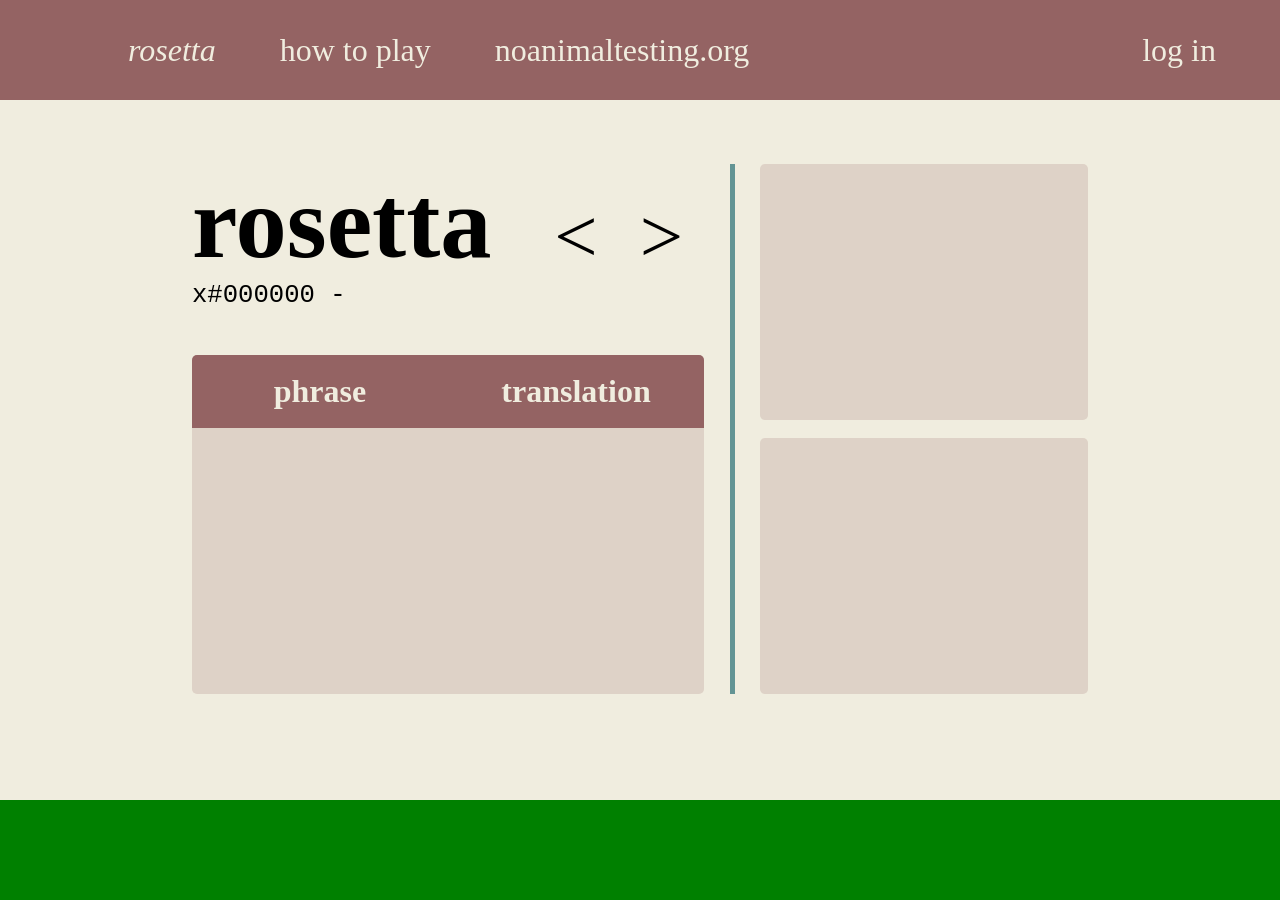
==== commit 711ffa45: "flex attempt" ====
--- a/index.html
+++ b/index.html
@@ -3,63 +3,58 @@
 <head>
     <meta charset="UTF-8">
     <meta name="viewport" content="width=device-width, initial-scale=1.0">
-    <meta name="description" content="Rosetta: don't memorize a language, figure it out. A daily language puzzle built on deduction and real conversation.">
-    <meta name="theme-color" content="#f2eee2" media="(prefers-color-scheme: light)">
-    <meta name="theme-color" content="#1b1816" media="(prefers-color-scheme: dark)">
-    <link rel="icon" href="favicon.svg" type="image/svg+xml">
-    <link rel="preconnect" href="https://fonts.googleapis.com">
-    <link rel="preconnect" href="https://fonts.gstatic.com" crossorigin>
-    <link rel="stylesheet" href="https://fonts.googleapis.com/css2?family=EB+Garamond:ital,wght@0,400..700;1,400..700&display=swap">
-    <link rel="stylesheet" href="styles.css?v=8">
-    <title>Rosetta - Don't memorize a language. Figure it out.</title>
+    <link rel="stylesheet" href="styles.css">
+    <title>Rosetta - Sound it out</title>
 </head>
 <body>
-<a class="skip" href="#main">Skip to the puzzle</a>
-<div class="wrap topbar">
-    <span class="descriptor sc">A daily language puzzle</span>
-    <nav aria-label="Main"><a class="sc" href="how-to-play.html">How to play</a></nav>
+<div id="body">
+<menu id="nav">
+    <li class="title"><em><a href="index.html">rosetta</a></em></li>
+    <li><a href="how-to-play.html">how to play</a></li>
+    <li><a href="https://noanimaltesting.org">noanimaltesting.org</a></li>
+    <li class="login"><a href="login.html">log in</a></li>
+</menu>
+<div id="main">
+    <div class="container">
+        <div class="left">
+            <div class="title-box">
+                <div>
+                    <div class="title" class="rounded">
+                        <h1 id="g">rosetta</h1>
+                        <h2 id="puzzle-id">x#000000 -</h2>
+                    </div>
+                    <div class="arrows">
+                        <button id="leftArrow" onclick="leftArrow">&lt;</button>
+                        <button id="rightArrow" onclick="rightArrow">&gt;</button>
+                    </div>
+                </div>
+            </div>
+            <table id="key" class="rounded">
+                <tr>
+                    <th>phrase</th>
+                    <th>translation</th>
+                </tr>
+            </table>
+        </div>
+        <div class="divisor"></div>
+        <div class="right">
+            <div class="passage rounded">
+                <h3 id="puzzle-title"></h3>
+                <div id="puzzle-passage">
+                    <p></p>
+                </div>
+            </div>
+            <div class="question rounded">
+                <h3 id="question-title"></h3>
+                <ol id="question-list"></ol>
+            </div>
+        </div>
+    </div>
 </div>
-<header class="wrap masthead">
-    <a class="wordmark" href="index.html" aria-label="Rosetta, today's puzzle">rosetta</a>
-    <p class="tagline">Don’t memorize a language. Figure it out.</p>
-</header>
-<main id="main" class="wrap">
-    <div class="dateline">
-        <button id="prev" type="button" class="nav-btn sc" aria-label="Previous puzzle"><span aria-hidden="true">&larr;</span><span class="word"> Previous</span></button>
-        <div class="dateline-center sc" aria-live="polite">
-            <span id="day"></span>
-            <span class="sep" aria-hidden="true">&middot;</span>
-            <span id="date"></span>
-            <span class="sep" aria-hidden="true">&middot;</span>
-            <span id="language"></span>
-            <button id="to-latest" type="button" class="link-btn" hidden>Go to the latest puzzle</button>
-        </div>
-        <button id="next" type="button" class="nav-btn sc" aria-label="Next puzzle"><span class="word">Next </span><span aria-hidden="true">&rarr;</span></button>
-    </div>
-    <div class="headline">
-        <h1 id="puzzle-title"></h1>
-        <p id="intro" class="dek"></p>
-    </div>
-    <div class="board">
-        <section aria-labelledby="study-heading">
-            <h2 id="study-heading" class="label sc"></h2>
-            <div id="study"></div>
-        </section>
-        <section aria-labelledby="question-heading">
-            <h2 id="question-heading" class="label sc">Question</h2>
-            <form id="quiz"></form>
-            <div id="feedback" aria-live="polite"></div>
-        </section>
-    </div>
-    <p id="history" class="meta sc"></p>
-    <noscript><p class="meta">Rosetta needs JavaScript to run the puzzles.</p></noscript>
-</main>
-<footer class="wrap footer sc">
-    <a href="https://noanimaltesting.org">noanimaltesting.org</a>
-</footer>
-<p id="status" class="sr-only" role="status" aria-live="polite"></p>
-<!-- Bump ?v= here and on both pages' styles.css links whenever an asset changes, so browsers never pair a new page with a cached old script. -->
-<script src="puzzles.js?v=8"></script>
-<script src="script.js?v=8"></script>
+<div id="status">
+
+</div>
+</div>    
 </body>
-</html>
+<script type="module" src="script.js"></script>
+</html>
--- a/styles.css
+++ b/styles.css
@@ -1,200 +1,85 @@
-/* Rosetta is set like a printed puzzle page: one serif family, hairline rules instead of boxes,
-   and color used only where it carries meaning (selection, right, wrong). */
+* {margin: 0;padding: 0; font-size: 32px; user-select: none; font-family: 'Times New Roman', Times, serif}
+a {color:inherit;text-decoration:none;}
+h1 {font-size: 8vw;}
+h2 {font-size: 2vw; font-weight: 500;}
+table {
+    border-collapse: separate;
+    border: 0;
+}
+button {border: 0; background-color: inherit; cursor: pointer;}
+table th, table td {padding:0.5vw 2vw; height: 5vh; text-align: left;}
+li {list-style: none;}
+
 :root {
-    --paper: #f2eee2;
-    --paper-shade: #e8e2d2;
-    --ink: #231d1b;
-    --ink-soft: #5e534c;
-    --rule: rgb(35 29 27 / 22%);
-    --rose: #8c5555;
-    --teal: #4a7f7f;
-    --right: #2d6a5c;
-    --wrong: #a3372e;
-    --serif: "EB Garamond", Garamond, "Times New Roman", serif;
-    color-scheme: light;
+    --main-color: rgb(148, 99, 99);
+    --main-color-transparent: rgb(from var(--main-color) r g b / 20%);
+    --secondary-color: rgb(240, 237, 223);
+    --tertiary-color: rgb(99, 148, 148);
+}
+#body {height:100vh; display: flex; flex-direction: column}
+
+#nav {
+    height: 100px;
+    flex-shrink: 0;
+    color: var(--secondary-color);
+    display: flex;
+    flex-direction: row;
+    gap: 5vw;
+    list-style: none;
+    background-color: var(--main-color);
+    align-items: center;
+}
+#nav li {font-size: 2vw; text-wrap: none;}
+#nav li:first-child {margin-left:10vw;}
+#nav .login {margin-left: auto; margin-right: 5vw;}
+
+#example #key tbody tr td {width: 20vw;}
+
+#puzzle-id {font-family: 'Courier New', Courier, monospace}
+
+#main {background-color: var(--secondary-color); margin: 0; flex: 1; min-height: 0; overflow-y: scroll;}
+#main .container {margin:0 15vw; padding: 5% 0 0; height: calc(70vh - 100px); width: 70vw;}
+.left {width: 40vw; flex-shrink: 0; height: 100%; display: flex; flex-direction: column;}
+.title-box .subtitle {font-size: 3vw; font-weight: 500; margin-top: 2vh;}
+.title-box {margin-bottom: 5vh;}
+.title-box .title {flex: 2;}
+.title-box .arrows {flex: 1; display: flex; flex-direction: row; justify-content: space-around;}
+.title-box .arrows button {font-size: 6vw;}
+.title-box > div {display: flex; justify-content:left ; align-items: center;}
+
+.divisor {height:100%; width: 5px; margin: 0 2vw; background-color: var(--tertiary-color); flex-shrink: 0;}
+
+.right {display:flex; flex-direction: column; width:100%; gap: 2vh;}
+.right .passage {user-select: all; flex: 1; overflow-y: auto; overflow-x: hidden; overflow-wrap: break-word;}
+.right .passage h3 {text-align: center; padding: 1vh 2vw; font-size: 4vw;}
+.right .passage div {padding: 1vh 2vw 4vh 2vw; text-align: center;}
+.right .passage p {text-align: center; margin-bottom: 2vh; font-size: 5vw}
+
+.right .question {flex:1; overflow: auto; max-width: 40vw;}
+.right .question h3 {text-align: center; padding: 2vh 2vh;}
+.right .question ol {padding: 2vh 2vw; counter-reset: question-option;}
+.right .question ol li {padding: 0.5vh 2vw; counter-increment: question-option; display: flex;}
+.right .question ol li button {flex: 1; text-align: left;}
+.right .question ol li::before {content: counter(question-option, lower-alpha) "."; color: var(--main-color); font-weight: bold; flex: 0 0 1.5em;}
+.right .question #result {justify-self: baseline;}
+
+.container {
+    display: flex;
+    flex-direction: row;
+    width: 80%;
+    
 }
 
-@media (prefers-color-scheme: dark) {
-    :root {
-        --paper: #1b1816;
-        --paper-shade: #26221f;
-        --ink: #ece4d6;
-        --ink-soft: #b3a698;
-        --rule: rgb(236 228 214 / 20%);
-        --rose: #d6a0a0;
-        --teal: #84b8b8;
-        --right: #93c9b9;
-        --wrong: #ec9a90;
-        color-scheme: dark;
-    }
-}
+.rounded {background-color: var(--main-color-transparent); border-radius: 5px;}
 
-/* Base */
-* { box-sizing: border-box; margin: 0; padding: 0; }
-html { font-size: 19px; -webkit-text-size-adjust: 100%; }
-body {
-    min-height: 100vh; display: flex; flex-direction: column;
-    font-family: var(--serif); font-variant-numeric: oldstyle-nums proportional-nums;
-    line-height: 1.5; color: var(--ink); background: var(--paper);
-}
-a { color: inherit; text-underline-offset: 0.18em; text-decoration-thickness: 1px; }
-button { font: inherit; color: inherit; cursor: pointer; border: 0; background: none; }
-button:disabled { cursor: default; }
-ol, ul { list-style: none; }
-[hidden] { display: none !important; }
-:focus-visible { outline: 2px solid var(--teal); outline-offset: 3px; }
+#key {display: flex; flex-direction: column; height: 100%; overflow-y: auto; overflow-x: hidden;}
+#key > tbody {width: 100%; display: flex; flex-direction: column; gap: 1vh;}
+#key tr {border: 0; width: 100%; display: flex; flex-direction: row; align-items: stretch; background-color: var(--main-color-transparent);}
+#key tr > * {box-sizing: border-box; min-width: 0; width: 50%; height: auto; padding: 2vh 2vw; text-align: center; flex: 1; overflow-wrap: anywhere;}
+#key tr:first-child {position: sticky; top: 0; background-color: var(--main-color); z-index: 2; color: var(--secondary-color);}
 
-.sc { font-variant-caps: all-small-caps; letter-spacing: 0.06em; }
-.sr-only {
-    position: absolute; width: 1px; height: 1px; overflow: hidden;
-    clip: rect(0 0 0 0); clip-path: inset(50%); white-space: nowrap;
-}
-.skip { position: absolute; left: 1rem; top: -3rem; z-index: 10; padding: 0.4rem 0.9rem; background: var(--ink); color: var(--paper); }
-.skip:focus { top: 1rem; }
+#status {height: 100px; flex-shrink: 0; z-index: 2; background-color: green}
 
-.wrap { width: 100%; max-width: 1040px; margin-left: auto; margin-right: auto; padding-left: 1.25rem; padding-right: 1.25rem; }
-
-/* Masthead */
-.topbar { display: flex; justify-content: space-between; align-items: baseline; gap: 1rem; padding-top: 0.9rem; color: var(--ink-soft); }
-.topbar a { text-decoration: none; color: var(--ink); }
-.topbar a:hover, .topbar a[aria-current="page"] { text-decoration: underline; }
-.masthead { text-align: center; padding-top: 0.6rem; }
-.wordmark {
-    display: inline-block; font-size: clamp(3.2rem, 11vw, 5.6rem); font-weight: 500;
-    line-height: 1; letter-spacing: -0.02em; text-decoration: none;
-}
-.tagline { margin-top: 0.35rem; font-style: italic; color: var(--ink-soft); font-size: 1.05rem; }
-
-.dateline {
-    display: grid; grid-template-columns: auto 1fr auto; align-items: center; gap: 0.75rem;
-    margin-top: 1.25rem; padding: 0.45rem 0;
-    border-top: 3px double var(--ink); border-bottom: 1px solid var(--ink);
-}
-.dateline-center { display: flex; flex-wrap: wrap; justify-content: center; align-items: baseline; gap: 0 0.6rem; text-align: center; }
-.dateline-center .sep { color: var(--ink-soft); }
-.nav-btn { padding: 0.2rem 0.3rem; font-size: 1rem; }
-.nav-btn:hover:not(:disabled) { color: var(--rose); }
-.nav-btn:disabled { opacity: 0.3; }
-.link-btn { color: var(--teal); text-decoration: underline; text-underline-offset: 0.18em; }
-.link-btn:hover { color: var(--rose); }
-#to-latest { flex-basis: 100%; font-size: 0.95rem; }
-
-/* Puzzle */
-.headline { max-width: 38rem; margin: 2.1rem auto 0; text-align: center; }
-.headline h1 { font-size: clamp(2rem, 5.5vw, 2.6rem); font-weight: 600; line-height: 1.12; letter-spacing: -0.01em; }
-.dek { margin-top: 0.4rem; font-style: italic; font-size: 1.12rem; color: var(--ink-soft); }
-
-.board { display: grid; margin-top: 2rem; }
-.board > section + section { margin-top: 2rem; padding-top: 1.5rem; border-top: 1px solid var(--rule); }
-.label { padding-bottom: 0.3rem; margin-bottom: 1rem; border-bottom: 1px solid var(--rule); font-size: 1rem; font-weight: 500; color: var(--ink-soft); }
-
-/* Interlinear examples, numbered the way linguists number them. */
-.examples { counter-reset: example; }
-.examples li { position: relative; counter-increment: example; padding-left: 2.4rem; }
-.examples li + li { margin-top: 1.05rem; }
-.examples li::before { content: "(" counter(example) ")"; position: absolute; left: 0; top: 0.18rem; color: var(--ink-soft); }
-.phrase { display: block; font-size: 1.32rem; font-weight: 500; line-height: 1.3; }
-.gloss { display: block; font-style: italic; color: var(--ink-soft); }
-.gloss::before { content: "\2018"; }
-.gloss::after { content: "\2019"; }
-
-/* Conversations read like a script. */
-.dialogue li { display: grid; grid-template-columns: 1.6rem 1fr; gap: 0.5rem; align-items: baseline; padding: 0.55rem 0; }
-.dialogue li + li { border-top: 1px dotted var(--rule); }
-.speaker { color: var(--ink-soft); }
-.line { font-size: 1.3rem; line-height: 1.35; }
-
-/* Answers, lettered like an exam paper. Picking one circles its letter. */
-fieldset { border: 0; min-width: 0; }
-legend { font-size: 1.2rem; font-weight: 600; line-height: 1.35; margin-bottom: 0.8rem; }
-.choices { border-top: 1px solid var(--rule); }
-.choice {
-    display: grid; grid-template-columns: 2.1rem 1fr auto; align-items: center; gap: 0.5rem;
-    padding: 0.65rem 0.4rem; border-bottom: 1px solid var(--rule); cursor: pointer;
-}
-.choice:hover { background: var(--paper-shade); }
-.choice:has(input:focus-visible) { outline: 2px solid var(--teal); outline-offset: -2px; }
-.key {
-    display: grid; place-items: center; width: 1.75rem; height: 1.75rem;
-    border: 1.5px solid transparent; border-radius: 50%;
-    font-style: italic; line-height: 1; color: var(--ink-soft);
-}
-.choice .text { font-size: 1.22rem; line-height: 1.35; }
-.mark { color: var(--right); font-size: 1.1rem; }
-.choice:not(.is-correct):has(input:checked) .key { border-color: var(--rose); color: var(--rose); }
-.choice.is-wrong { cursor: default; }
-.choice.is-wrong:hover { background: none; }
-.choice.is-wrong .key { color: var(--wrong); }
-.choice.is-wrong .text {
-    color: var(--ink-soft);
-    text-decoration: line-through; text-decoration-color: var(--wrong); text-decoration-thickness: 1.5px;
-}
-.choice.is-correct .key { border-color: var(--right); color: var(--right); }
-fieldset:disabled .choice { cursor: default; }
-fieldset:disabled .choice:hover { background: none; }
-fieldset:disabled .choice:not(.is-correct):not(.is-wrong) { opacity: 0.5; }
-
-.check {
-    margin-top: 1.25rem; padding: 0.5rem 1.5rem 0.6rem;
-    background: var(--ink); color: var(--paper); border-radius: 2px; font-size: 1.05rem;
-}
-.check:hover { background: var(--rose); }
-
-/* Feedback reads as a short note under the answers. */
-#feedback:empty { display: none; }
-/* No rule of its own: the answer list above already ends with one. */
-.feedback { margin-top: 1.1rem; }
-.verdict { font-style: italic; font-weight: 600; font-size: 1.15rem; }
-.good .verdict { color: var(--right); }
-.bad .verdict { color: var(--wrong); }
-.hint .verdict { color: var(--ink-soft); }
-.feedback p + p { margin-top: 0.45rem; }
-.note .sc { margin-right: 0.35rem; color: var(--rose); }
-.note em { font-style: italic; }
-.result {
-    display: flex; flex-wrap: wrap; align-items: baseline; justify-content: space-between; gap: 0.3rem 1rem;
-    margin-top: 0.9rem; padding-top: 0.7rem; border-top: 1px dotted var(--rule);
-}
-.next-puzzle { flex-basis: 100%; font-style: italic; color: var(--ink-soft); }
-
-/* Footer */
-.meta { margin-top: 2.5rem; text-align: center; color: var(--ink-soft); }
-.footer { margin-top: auto; padding-top: 2.5rem; padding-bottom: 1.5rem; text-align: center; color: var(--ink-soft); }
-.footer::before { content: ""; display: block; margin: 0 auto 0.9rem; border-top: 1px solid var(--rule); }
-
-/* How to play */
-.essay { max-width: 36rem; margin: 2.1rem auto 0; }
-.essay h1 { font-size: clamp(2.1rem, 6vw, 2.7rem); font-weight: 600; line-height: 1.1; text-align: center; }
-.lede { margin: 0.6rem 0 2rem; font-style: italic; font-size: 1.12rem; color: var(--ink-soft); text-align: center; }
-.steps { counter-reset: step; }
-.steps > li { position: relative; counter-increment: step; padding: 1.1rem 0 1.1rem 2.6rem; border-top: 1px solid var(--rule); }
-.steps > li::before { content: counter(step); position: absolute; left: 0.2rem; top: 0.85rem; font-size: 1.8rem; line-height: 1; color: var(--rose); }
-.steps h2 { font-size: 1.3rem; font-weight: 600; margin-bottom: 0.2rem; }
-.steps .examples { margin-top: 0.8rem; }
-.essay .cta { margin-top: 1.5rem; padding-top: 1.1rem; border-top: 3px double var(--ink); text-align: center; font-size: 1.1rem; }
-
-/* Wide screens: examples and question side by side, divided by a column rule. */
-@media (min-width: 860px) {
-    html { font-size: 20px; }
-    .board { grid-template-columns: minmax(0, 1fr) minmax(0, 1.15fr); }
-    .board > section + section { margin-top: 0; padding-top: 0; border-top: 0; padding-left: 2.25rem; margin-left: 2.25rem; border-left: 1px solid var(--teal); }
-}
-
-@media (max-width: 560px) {
-    html { font-size: 18px; }
-    .topbar .descriptor { display: none; }
-    .topbar { justify-content: flex-end; }
-    .nav-btn .word { display: none; }
-    /* Stack the dateline so no separator is left dangling at a line break. */
-    .dateline-center { flex-direction: column; align-items: center; }
-    .dateline-center .sep { display: none; }
-    .nav-btn { font-size: 1.25rem; padding: 0.2rem 0.5rem; }
-    .check { width: 100%; }
-}
-
-@media (prefers-reduced-motion: no-preference) {
-    .choice, .nav-btn, .check { transition: background-color 0.15s, color 0.15s, opacity 0.15s; }
-    .key { transition: border-color 0.15s, color 0.15s; }
-    .feedback.enter { animation: settle 0.3s ease-out; }
-    @keyframes settle { from { opacity: 0; } }
-}
+#main.how-to-play .container {flex-direction: column; align-items: center;}
+#main.how-to-play .container .content {width: 50%;}
+#main.how-to-play .container .content > * {margin-bottom: 4vh;}
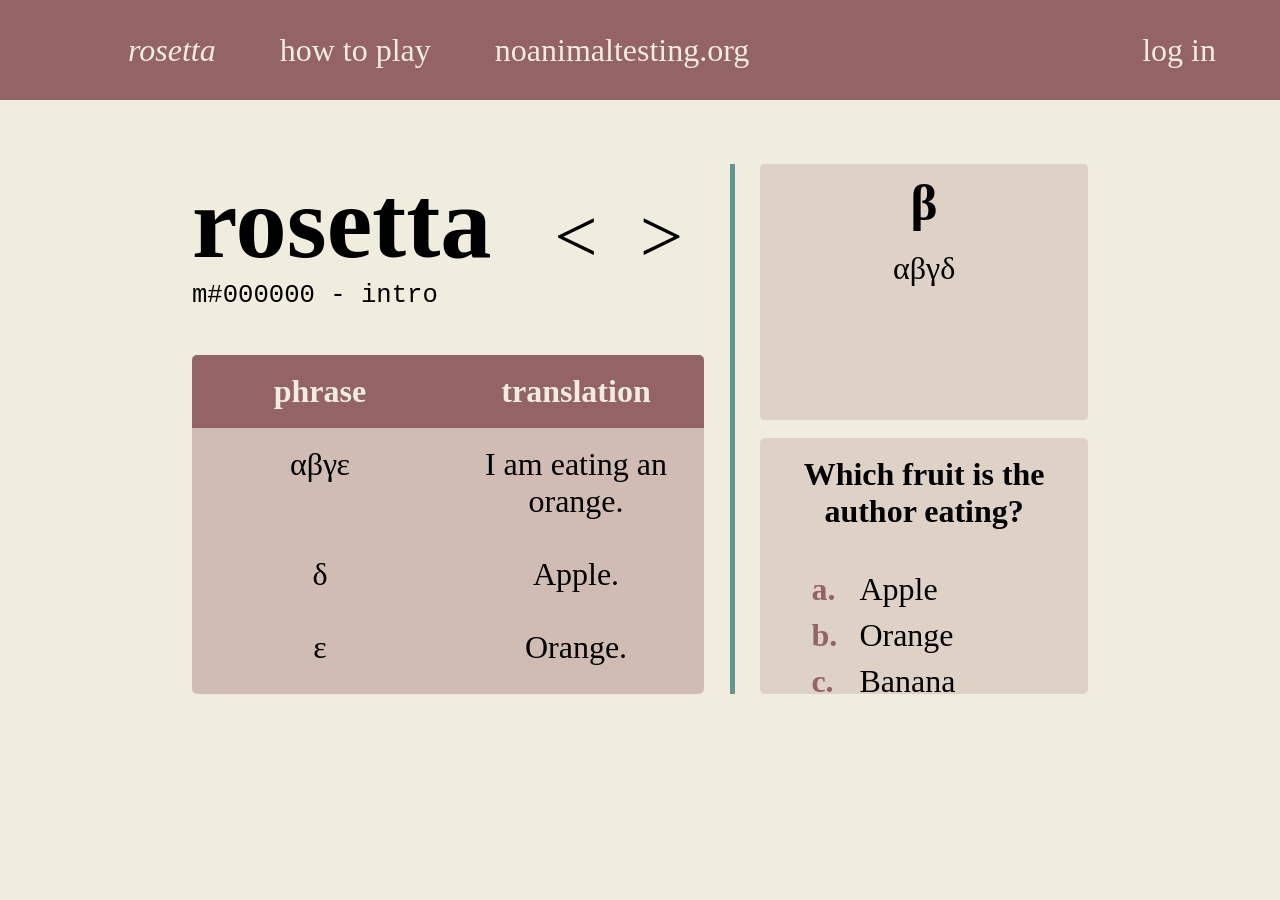
==== commit fbf1806d: "initialize managing answers" ====
--- a/index.html
+++ b/index.html
@@ -51,9 +51,10 @@
         </div>
     </div>
 </div>
-<div id="status">
-
-</div>
+<button id="status">
+    <div class="close">x</div>
+    <span id="statusMsg"></span>
+</button>
 </div>    
 </body>
 <script type="module" src="script.js"></script>
--- a/styles.css
+++ b/styles.css
@@ -37,7 +37,7 @@
 
 #puzzle-id {font-family: 'Courier New', Courier, monospace}
 
-#main {background-color: var(--secondary-color); margin: 0; flex: 1; min-height: 0; overflow-y: scroll;}
+#main {background-color: var(--secondary-color); margin: 0; flex: 1; min-height: 0; overflow-x: hidden; overflow-y: auto;}
 #main .container {margin:0 15vw; padding: 5% 0 0; height: calc(70vh - 100px); width: 70vw;}
 .left {width: 40vw; flex-shrink: 0; height: 100%; display: flex; flex-direction: column;}
 .title-box .subtitle {font-size: 3vw; font-weight: 500; margin-top: 2vh;}
@@ -67,7 +67,6 @@
     display: flex;
     flex-direction: row;
     width: 80%;
-    
 }
 
 .rounded {background-color: var(--main-color-transparent); border-radius: 5px;}
@@ -78,7 +77,9 @@
 #key tr > * {box-sizing: border-box; min-width: 0; width: 50%; height: auto; padding: 2vh 2vw; text-align: center; flex: 1; overflow-wrap: anywhere;}
 #key tr:first-child {position: sticky; top: 0; background-color: var(--main-color); z-index: 2; color: var(--secondary-color);}
 
-#status {height: 100px; flex-shrink: 0; z-index: 2; background-color: green}
+#status {display: none; height: 100px; z-index: 2; background-color: rgb(102, 139, 102); position: absolute; bottom: 0; right: 0; left: 0}
+#status .close {position:absolute; top: 0; right: 0; padding: 5px 10px; width:auto; color: var(--secondary-color)}
+#status span {align-self: center; justify-self: center;}
 
 #main.how-to-play .container {flex-direction: column; align-items: center;}
 #main.how-to-play .container .content {width: 50%;}
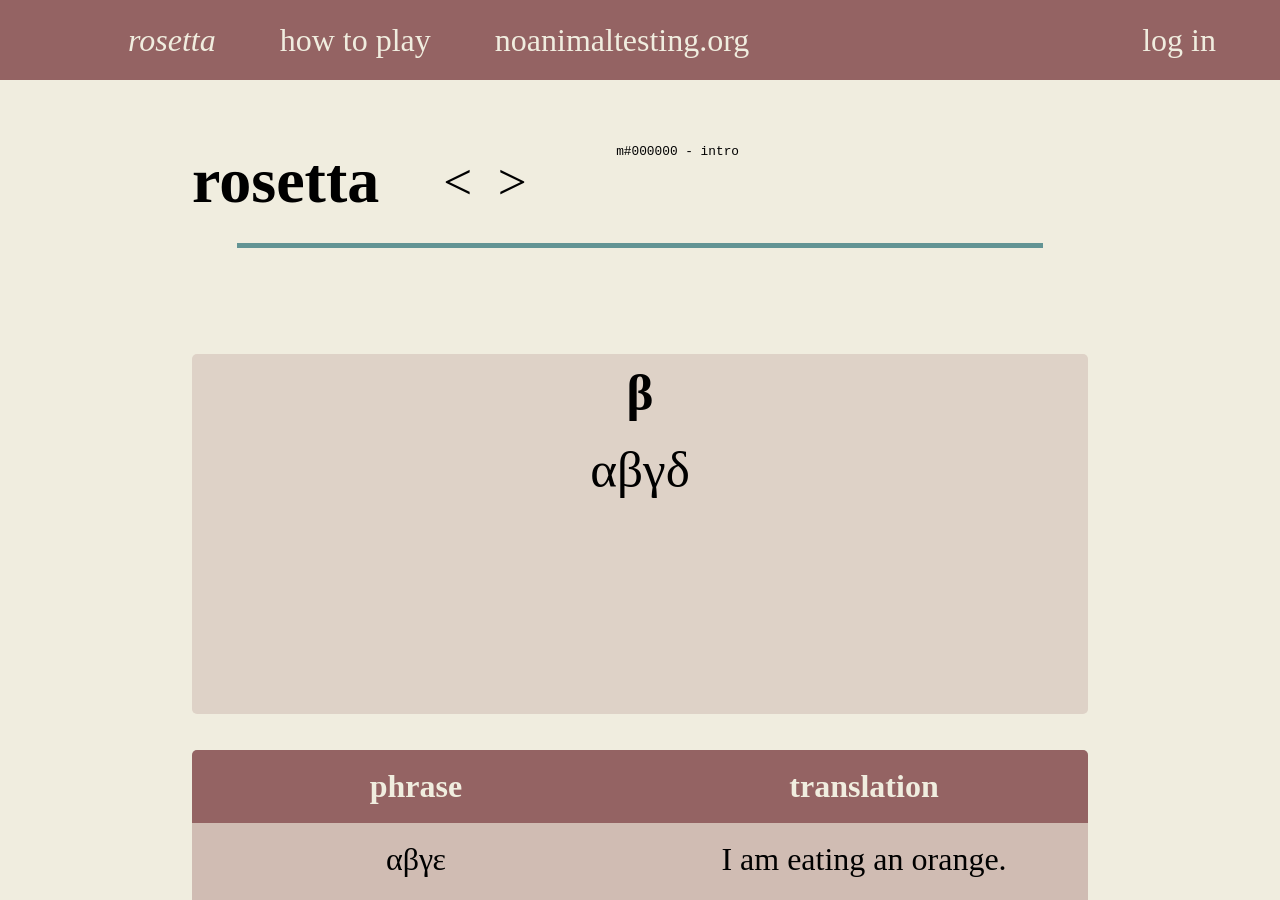
==== commit f482fcf1: "reorganize and reposition everything" ====
--- a/index.html
+++ b/index.html
@@ -9,51 +9,54 @@
 <body>
 <div id="body">
 <menu id="nav">
+    <li class="dropdown">≡</li>
     <li class="title"><em><a href="index.html">rosetta</a></em></li>
-    <li><a href="how-to-play.html">how to play</a></li>
-    <li><a href="https://noanimaltesting.org">noanimaltesting.org</a></li>
-    <li class="login"><a href="login.html">log in</a></li>
+    <li class="extra"><a href="how-to-play.html">how to play</a></li>
+    <li class="extra"><a href="https://noanimaltesting.org">noanimaltesting.org</a></li>
+    <li class="extra login"><a href="login.html">log in</a></li>
 </menu>
 <div id="main">
-    <div class="container">
-        <div class="left">
-            <div class="title-box">
-                <div>
-                    <div class="title" class="rounded">
-                        <h1 id="g">rosetta</h1>
-                        <h2 id="puzzle-id">x#000000 -</h2>
-                    </div>
-                    <div class="arrows">
-                        <button id="leftArrow" onclick="leftArrow">&lt;</button>
-                        <button id="rightArrow" onclick="rightArrow">&gt;</button>
-                    </div>
+    <div class="title-box">
+        <div class="title-container">
+            <div class="title" class="rounded">
+                <h1 id="g">rosetta</h1>
+                <div class="arrows">
+                    <button id="leftArrow" onclick="leftArrow">&lt;</button>
+                    <button id="rightArrow" onclick="rightArrow">&gt;</button>
                 </div>
             </div>
-            <table id="key" class="rounded">
+            <h2 id="puzzle-id">x#000000 - example subtitle</h2>
+        </div>
+        <div class="divisor"></div>
+    </div>  
+    <div class="container">
+        <div class="passage rounded">
+            <h3 id="puzzle-title"></h3>
+            <div id="puzzle-passage">
+                <p></p>
+            </div>
+        </div>
+        <div class="top">
+        <table id="key" class="rounded">
                 <tr>
                     <th>phrase</th>
                     <th>translation</th>
                 </tr>
             </table>
         </div>
-        <div class="divisor"></div>
         <div class="right">
-            <div class="passage rounded">
-                <h3 id="puzzle-title"></h3>
-                <div id="puzzle-passage">
-                    <p></p>
-                </div>
-            </div>
             <div class="question rounded">
                 <h3 id="question-title"></h3>
                 <ol id="question-list"></ol>
             </div>
         </div>
     </div>
+    </div>
 </div>
 <button id="status">
     <div class="close">x</div>
-    <span id="statusMsg"></span>
+    <p id="statusMsg"></p>
+    <p id="dismiss">click anywhere to dismiss</p>
 </button>
 </div>    
 </body>
--- a/styles.css
+++ b/styles.css
@@ -19,7 +19,7 @@
 #body {height:100vh; display: flex; flex-direction: column}
 
 #nav {
-    height: 100px;
+    height: 80px;
     flex-shrink: 0;
     color: var(--secondary-color);
     display: flex;
@@ -32,30 +32,35 @@
 #nav li {font-size: 2vw; text-wrap: none;}
 #nav li:first-child {margin-left:10vw;}
 #nav .login {margin-left: auto; margin-right: 5vw;}
+#nav .dropdown {font-size: 50px;}
 
 #example #key tbody tr td {width: 20vw;}
 
-#puzzle-id {font-family: 'Courier New', Courier, monospace}
+#puzzle-id {font-family: 'Courier New', Courier, monospace;}
 
 #main {background-color: var(--secondary-color); margin: 0; flex: 1; min-height: 0; overflow-x: hidden; overflow-y: auto;}
-#main .container {margin:0 15vw; padding: 5% 0 0; height: calc(70vh - 100px); width: 70vw;}
-.left {width: 40vw; flex-shrink: 0; height: 100%; display: flex; flex-direction: column;}
-.title-box .subtitle {font-size: 3vw; font-weight: 500; margin-top: 2vh;}
-.title-box {margin-bottom: 5vh;}
-.title-box .title {flex: 2;}
-.title-box .arrows {flex: 1; display: flex; flex-direction: row; justify-content: space-around;}
-.title-box .arrows button {font-size: 6vw;}
-.title-box > div {display: flex; justify-content:left ; align-items: center;}
+#main .container {margin:0 15vw; padding-top: 20vw; height: fit-content; width: 70vw; overflow-y: auto;}
+#main .container > * {margin: 2vh 0}
 
-.divisor {height:100%; width: 5px; margin: 0 2vw; background-color: var(--tertiary-color); flex-shrink: 0;}
+.top {flex-shrink: 0; height: 100%; display: flex; flex-direction: column;}
+
+.title-box {position: fixed; display: flex; flex-direction: column; padding: 5% 15vw 0; height: fit-content; width: 70vw; background-color: var(--secondary-color); z-index: 10}
+.title-box > .title-container {flex: 1; display: flex; flex-direction: row; justify-content:left;}
+.title-box .title {display: flex; flex-direction: row;}
+.title-box h1 {font-size: 5vw;}
+.title-box h2 {position: relative; bottom: 0; font-size: 1vw;}
+.title-box .arrows {display: flex; width: fit-content; flex-direction: row; justify-content: space-around; margin: 0 5vw}
+.title-box .arrows button {font-size: 4vw; padding-right: 2vw;}
+#puzzle-id {width: 100%}
+
+.divisor {height:5px; width: 90%; margin: 25px 5%; background-color: var(--tertiary-color); flex-shrink: 0;}
 
 .right {display:flex; flex-direction: column; width:100%; gap: 2vh;}
-.right .passage {user-select: all; flex: 1; overflow-y: auto; overflow-x: hidden; overflow-wrap: break-word;}
-.right .passage h3 {text-align: center; padding: 1vh 2vw; font-size: 4vw;}
-.right .passage div {padding: 1vh 2vw 4vh 2vw; text-align: center;}
-.right .passage p {text-align: center; margin-bottom: 2vh; font-size: 5vw}
+.passage {user-select: all; flex: 1; overflow-y: auto; overflow-x: hidden; overflow-wrap: break-word; height:fit-content; min-height: 40vh;}
+.passage h3 {text-align: center; padding: 1vh 2vw; font-size: 4vw;}
+.passage div {padding: 1vh 2vw 4vh 2vw; text-align: center; font-size: 4vw}
 
-.right .question {flex:1; overflow: auto; max-width: 40vw;}
+.right .question {flex:1; overflow: auto;}
 .right .question h3 {text-align: center; padding: 2vh 2vh;}
 .right .question ol {padding: 2vh 2vw; counter-reset: question-option;}
 .right .question ol li {padding: 0.5vh 2vw; counter-increment: question-option; display: flex;}
@@ -63,11 +68,7 @@
 .right .question ol li::before {content: counter(question-option, lower-alpha) "."; color: var(--main-color); font-weight: bold; flex: 0 0 1.5em;}
 .right .question #result {justify-self: baseline;}
 
-.container {
-    display: flex;
-    flex-direction: row;
-    width: 80%;
-}
+.container {display: flex; flex-direction: column; width: 80%;}
 
 .rounded {background-color: var(--main-color-transparent); border-radius: 5px;}
 
@@ -77,10 +78,21 @@
 #key tr > * {box-sizing: border-box; min-width: 0; width: 50%; height: auto; padding: 2vh 2vw; text-align: center; flex: 1; overflow-wrap: anywhere;}
 #key tr:first-child {position: sticky; top: 0; background-color: var(--main-color); z-index: 2; color: var(--secondary-color);}
 
-#status {display: none; height: 100px; z-index: 2; background-color: rgb(102, 139, 102); position: absolute; bottom: 0; right: 0; left: 0}
+#status {display: none; height: 100px; z-index: 2; background-color: var(--main-color-transparent); position: absolute; bottom: 0; right: 0; left: 0; color: var(--secondary-color)}
 #status .close {position:absolute; top: 0; right: 0; padding: 5px 10px; width:auto; color: var(--secondary-color)}
-#status span {align-self: center; justify-self: center;}
+#status p {align-self: center; justify-self: center;}
+#status #dismiss {align-self: center; font-size: small;}
 
 #main.how-to-play .container {flex-direction: column; align-items: center;}
 #main.how-to-play .container .content {width: 50%;}
-#main.how-to-play .container .content > * {margin-bottom: 4vh;}+#main.how-to-play .container .content > * {margin-bottom: 4vh;}
+
+@media screen and (max-width: 900px) {
+    #nav .extra {display: none;}
+    #main .container {margin: 0 5vw; width: 90vw}
+    #nav .dropdown {margin-left: 10vw; display: block;}
+}
+@media screen and (min-width: 901px) {
+    #nav .dropdown {display: none}
+    #nav .title {margin-left: 10vw;}
+}
